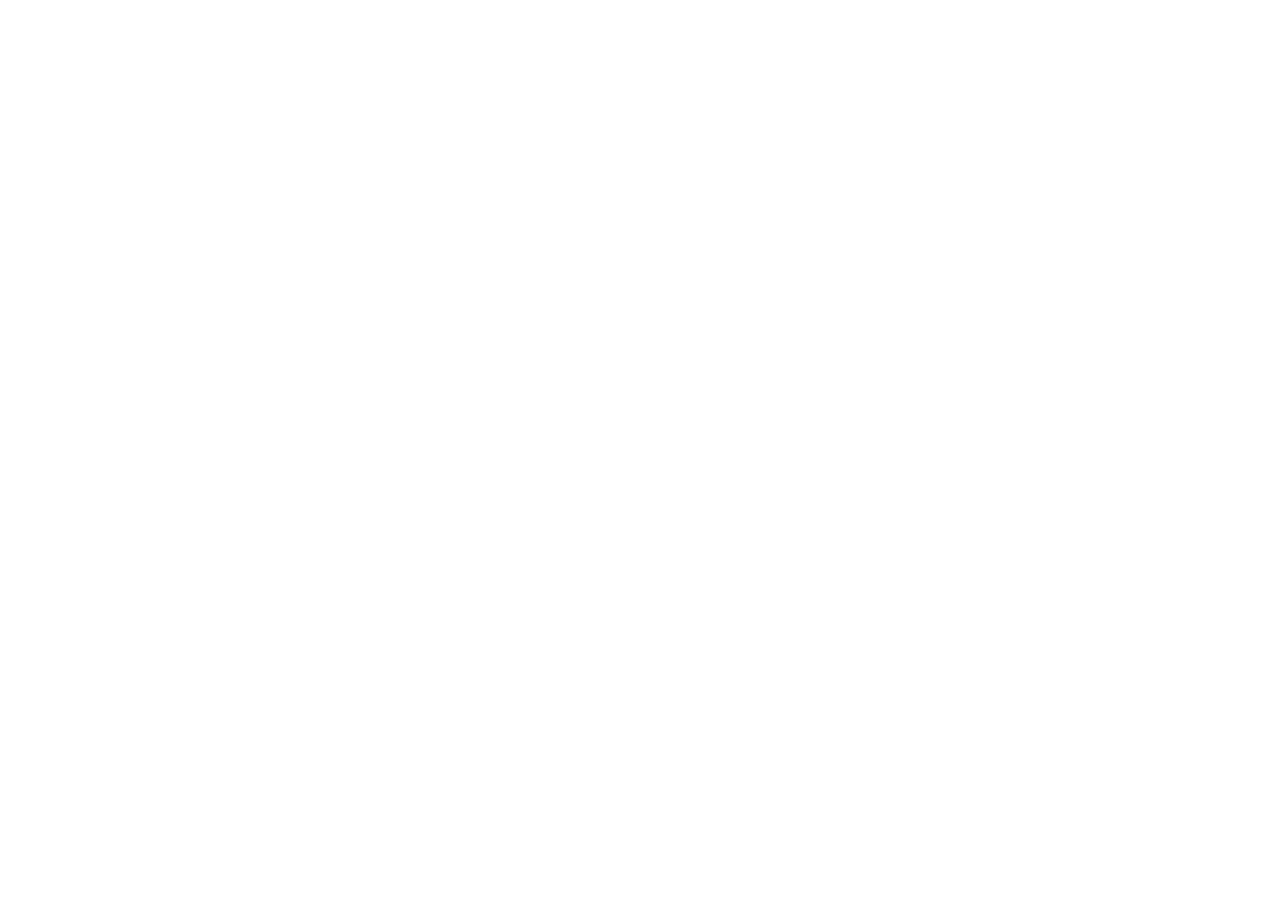
==== tilovi/index.html @ 746644e1 "add test tilovi" ====
<!doctype html>
<html lang="en">
  <head>
    <meta charset="UTF-8" />
    <meta name="viewport" content="width=device-width, initial-scale=1.0" />
    <title>T-I-L-O-V-I — Local Business Packages</title>
    <link rel="icon" href="/favicon.svg" type="image/svg+xml" />
    <link rel="preconnect" href="https://fonts.googleapis.com" />
    <link href="https://fonts.googleapis.com/css2?family=Be+Vietnam+Pro:wght@300;400;500;600;700&amp;display=swap" rel="stylesheet" />
    <script type="module" crossorigin src="/assets/index-B3aIaRvb.js"></script>
    <link rel="stylesheet" crossorigin href="/assets/index-DQJyk6D6.css">
  </head>
  <body>
    <div id="app"></div>
  </body>
</html>
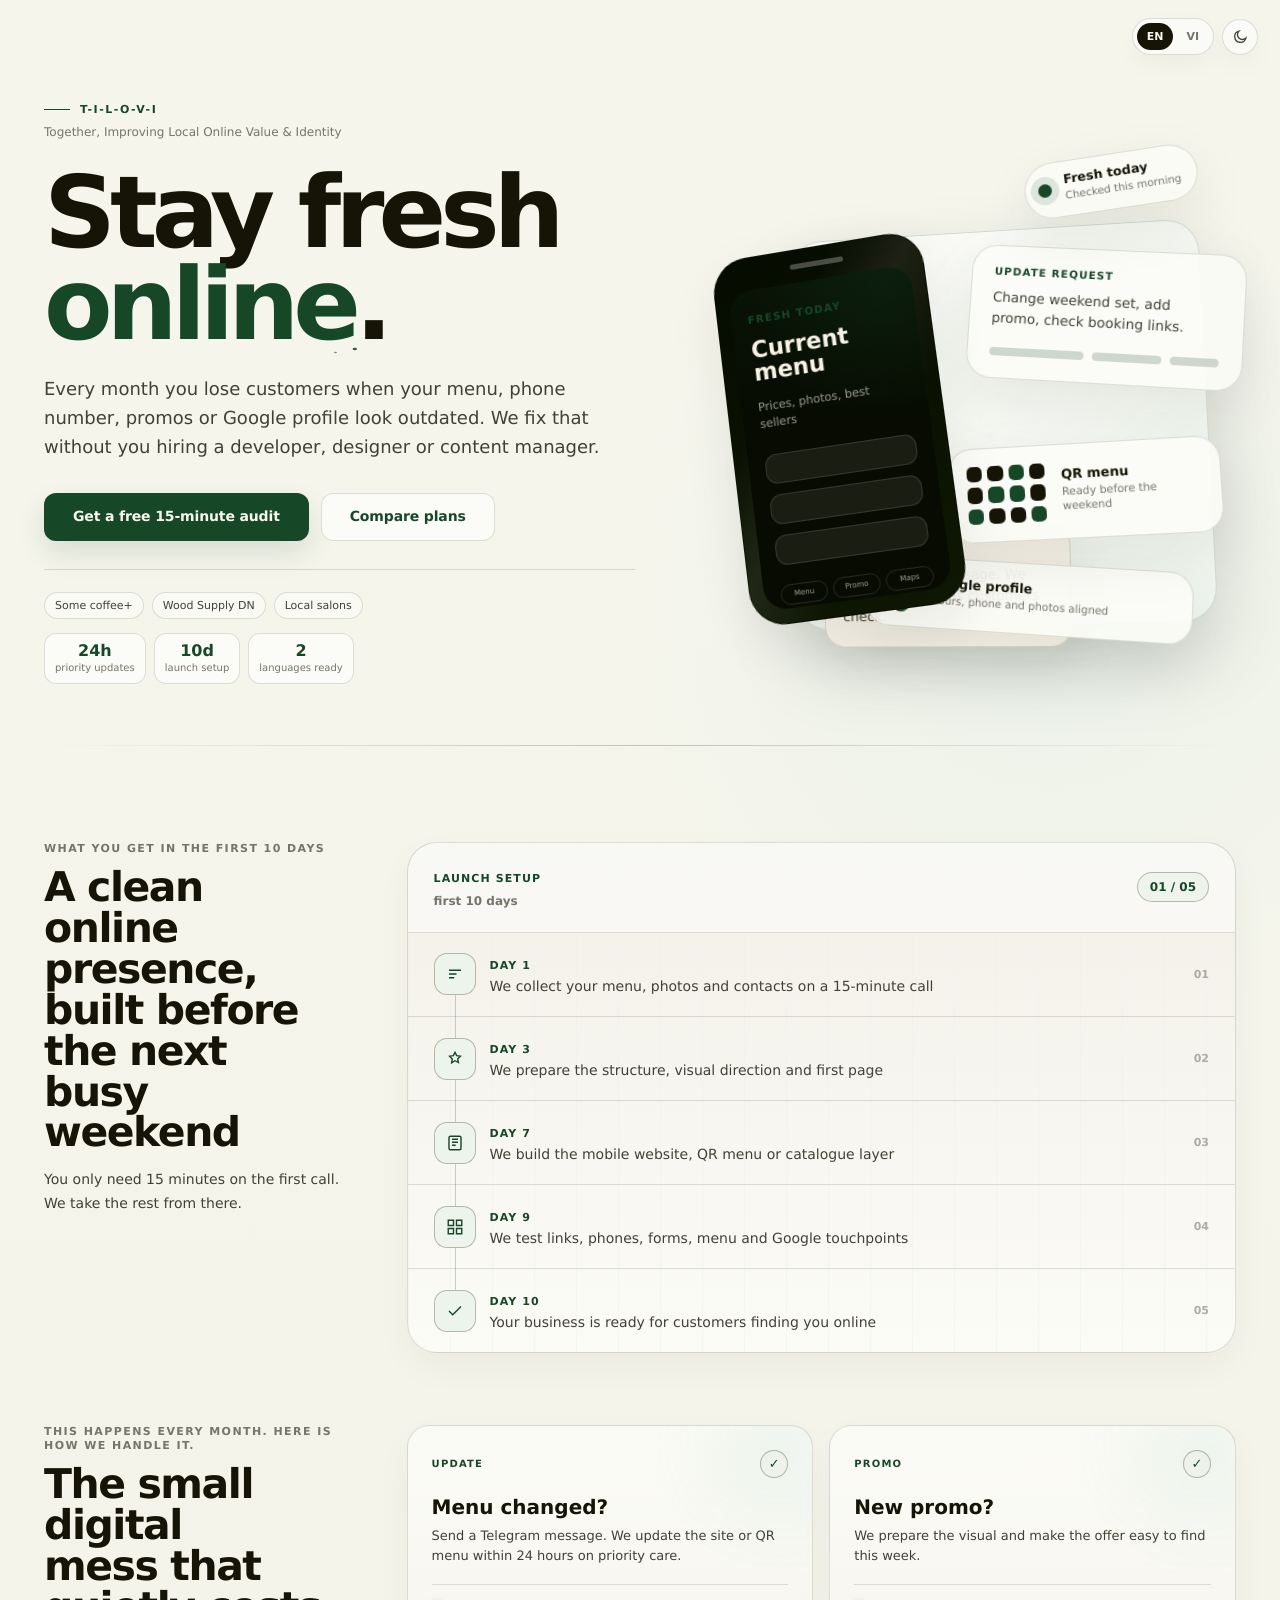
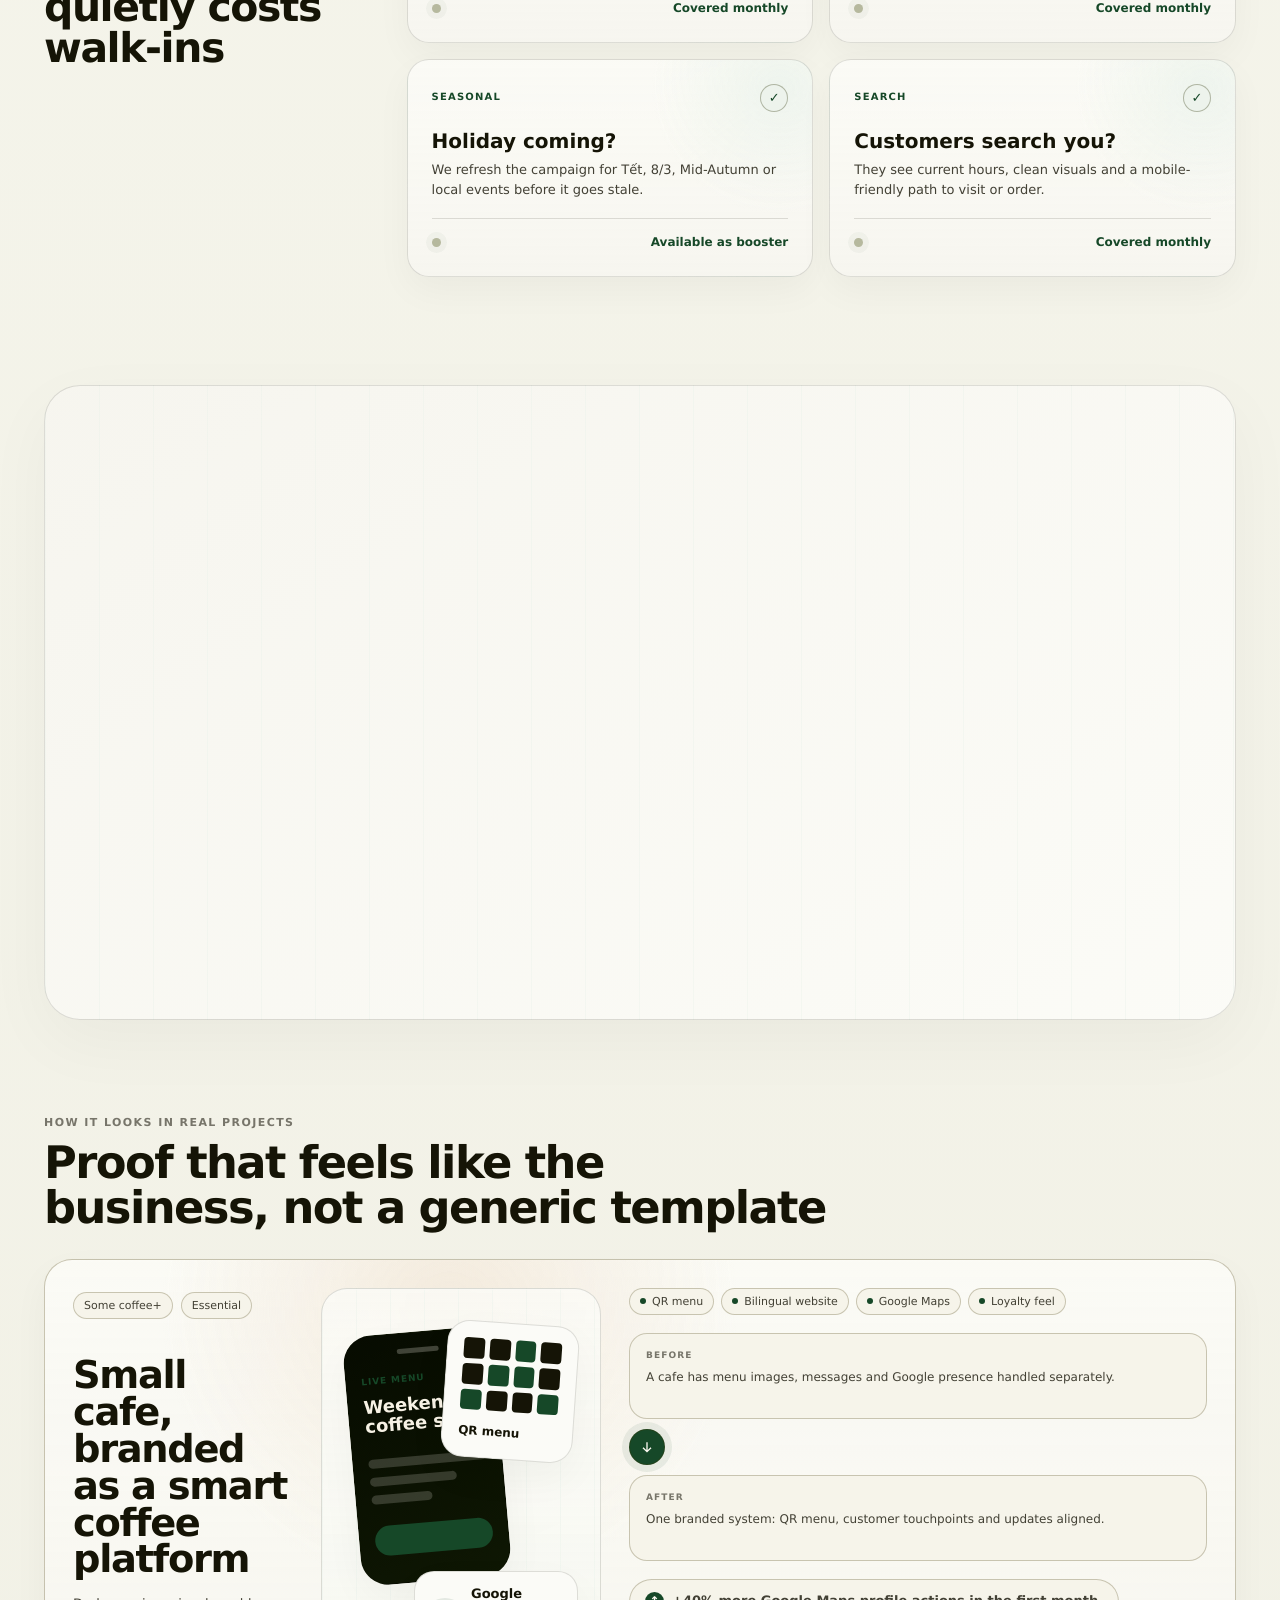
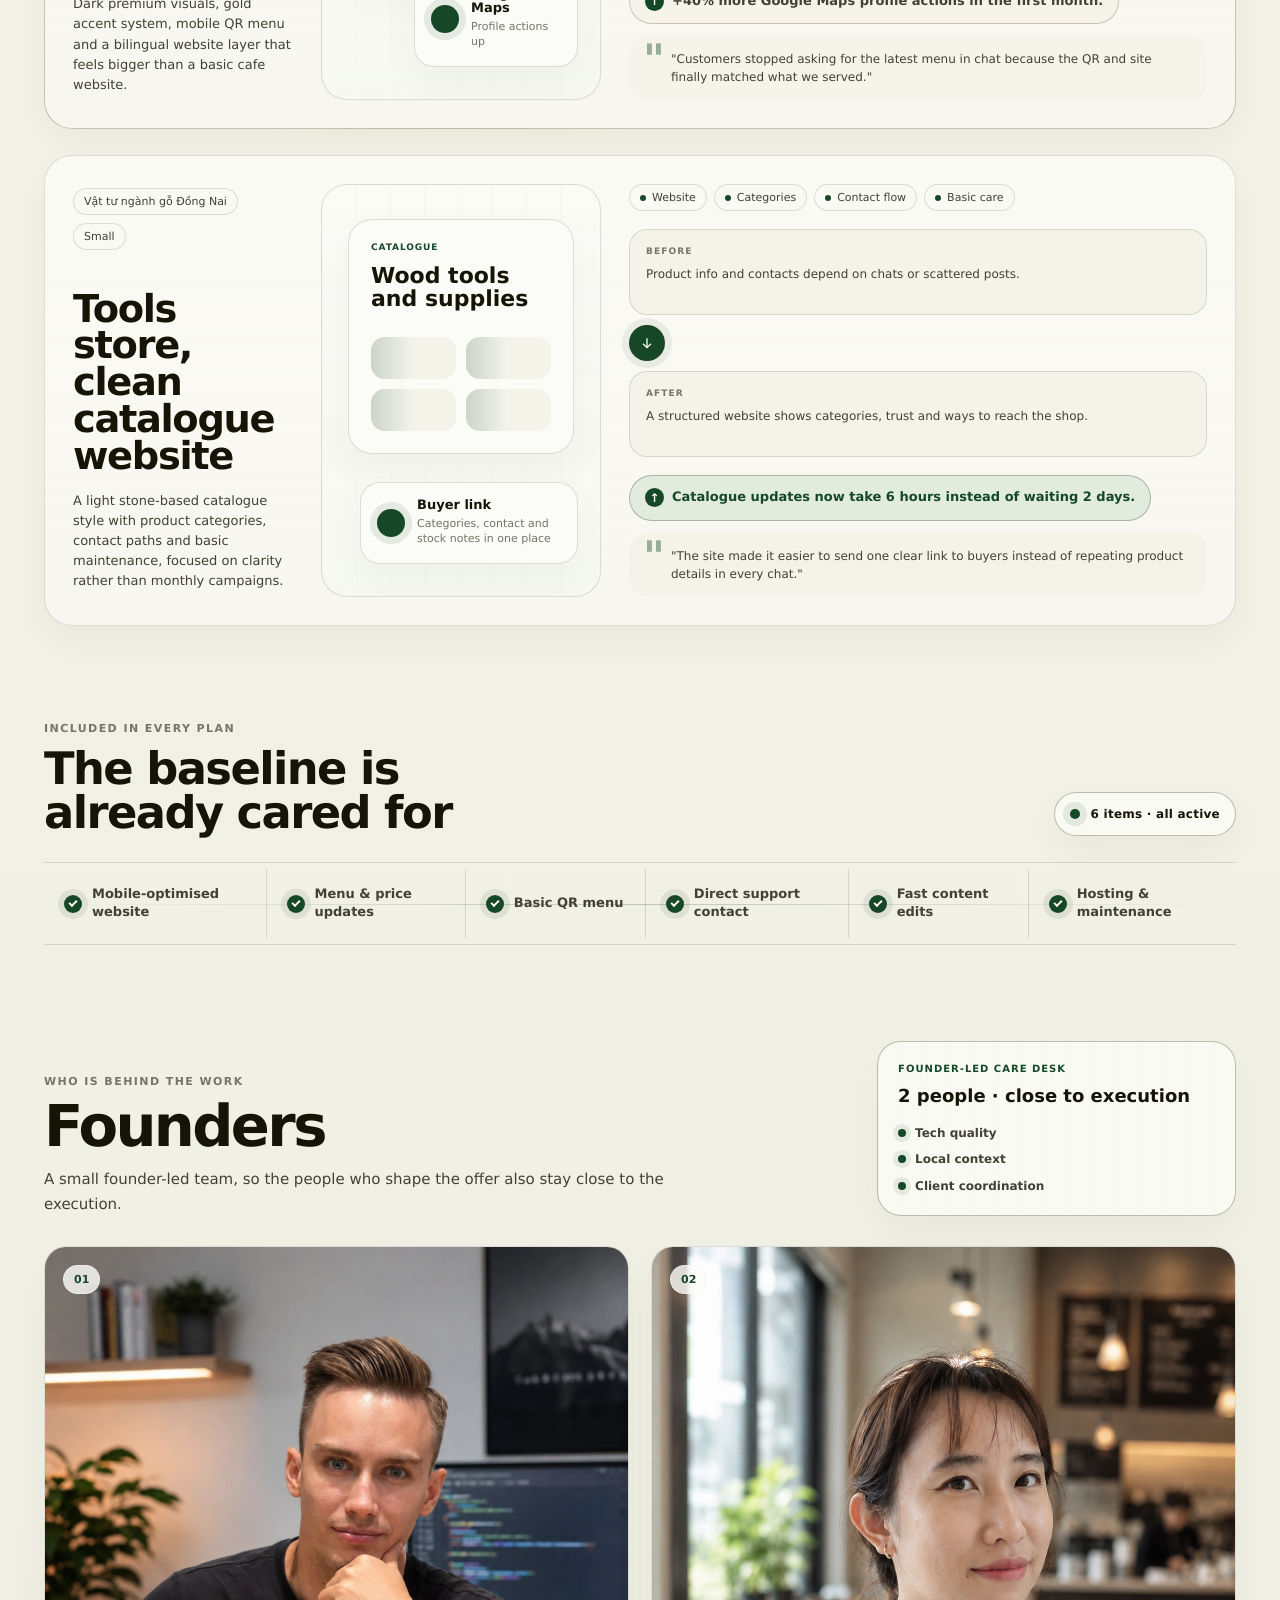
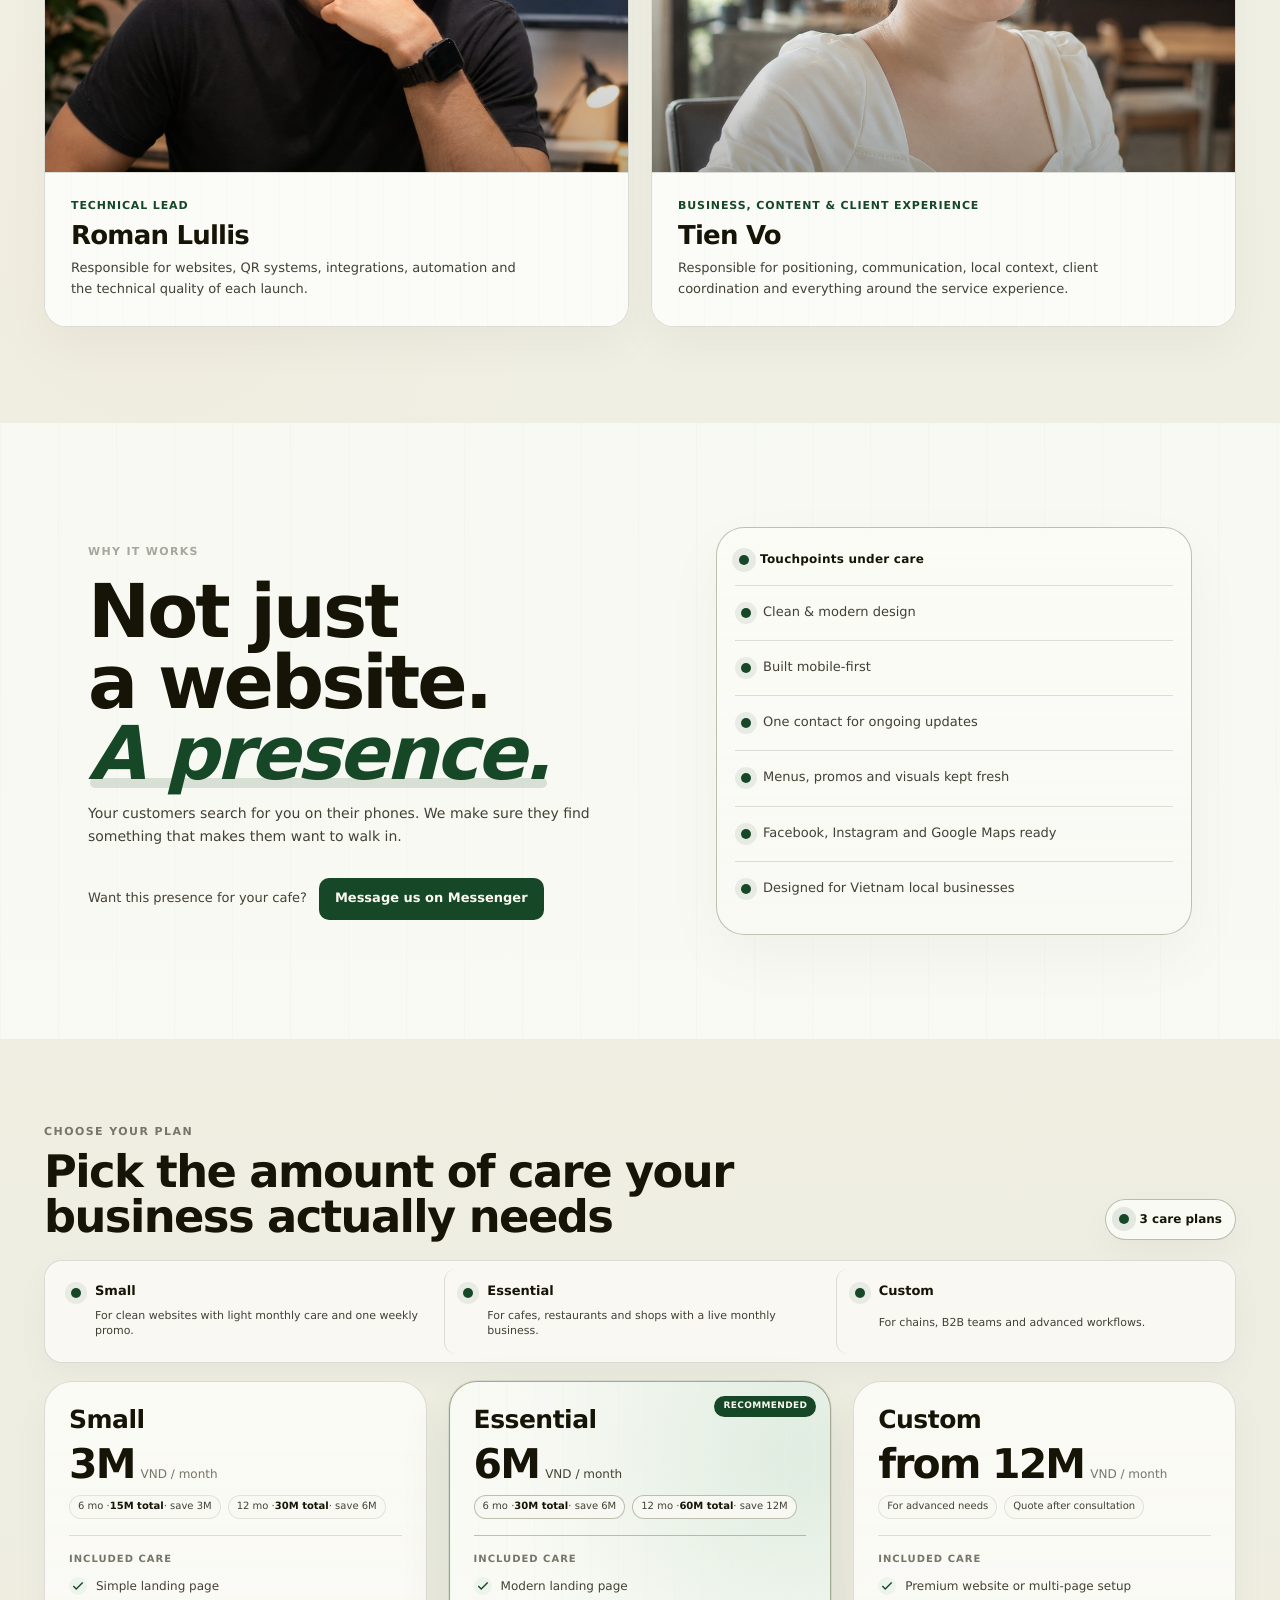
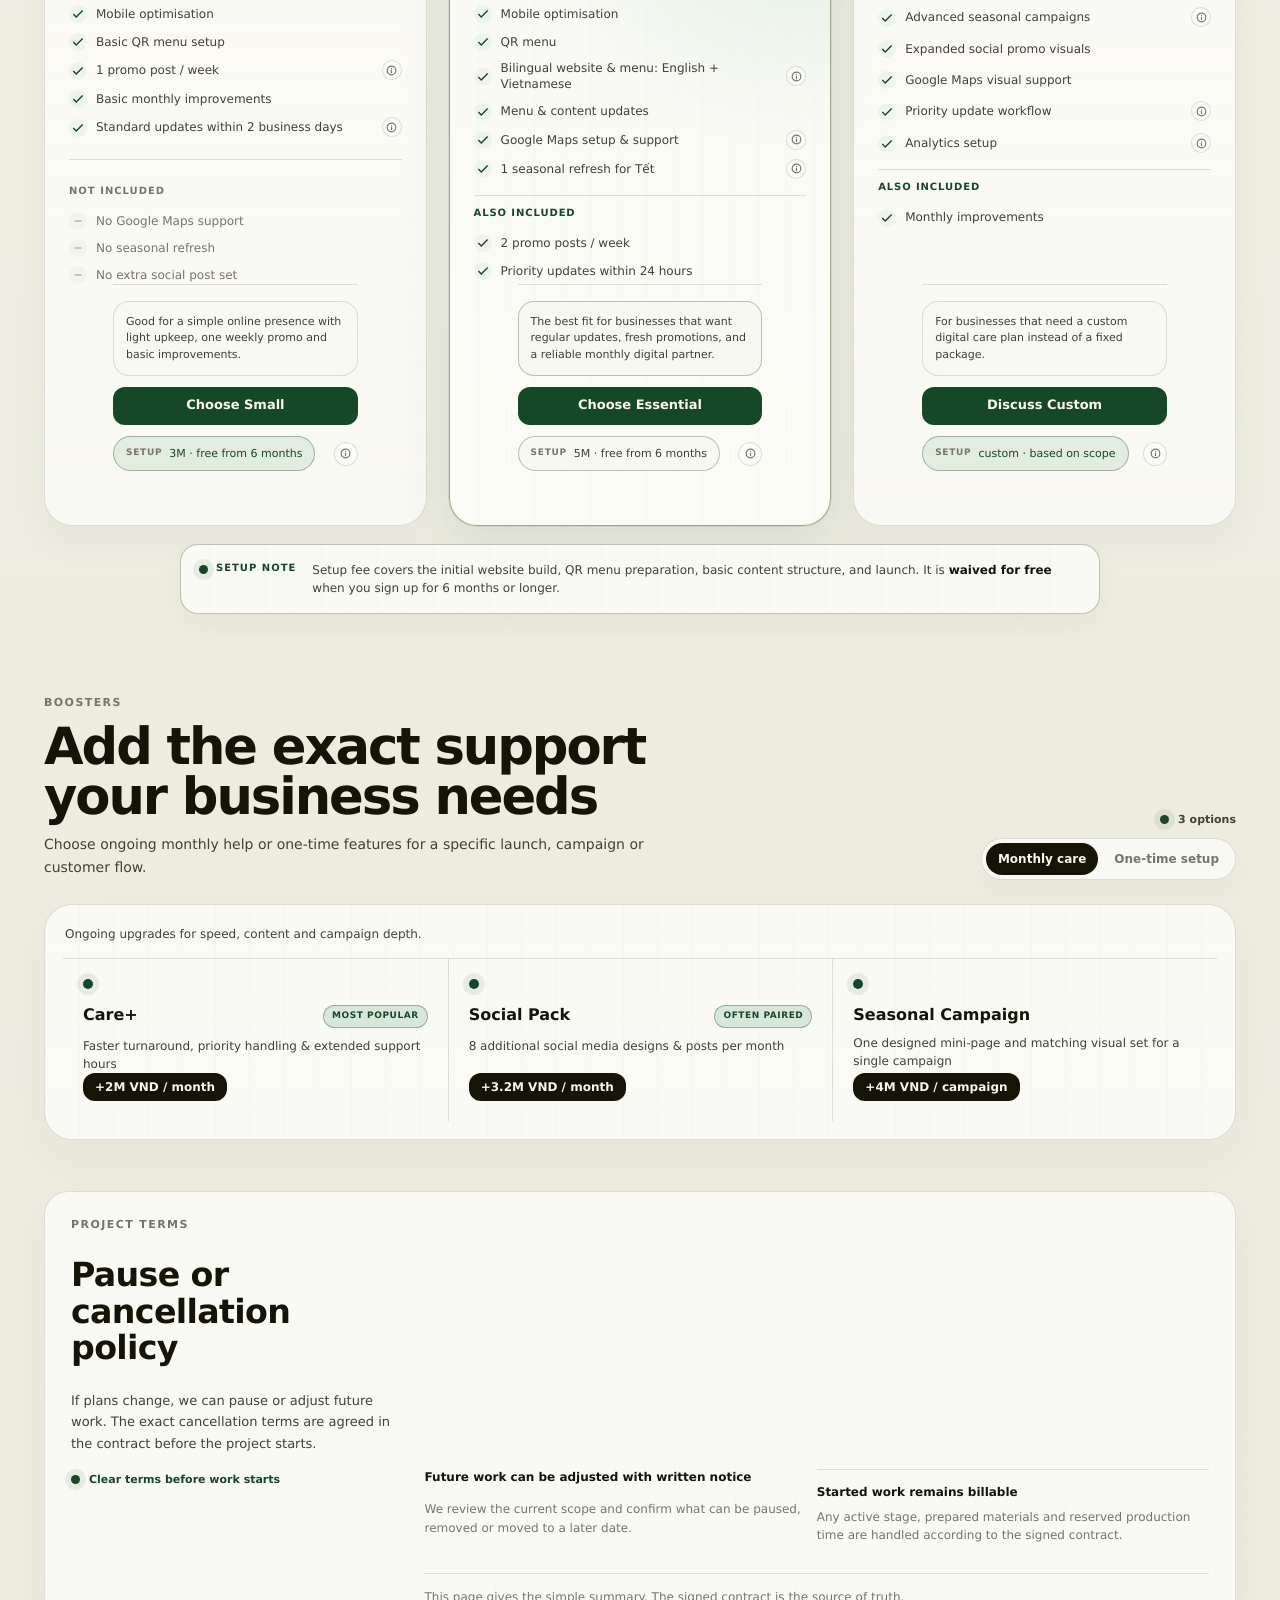
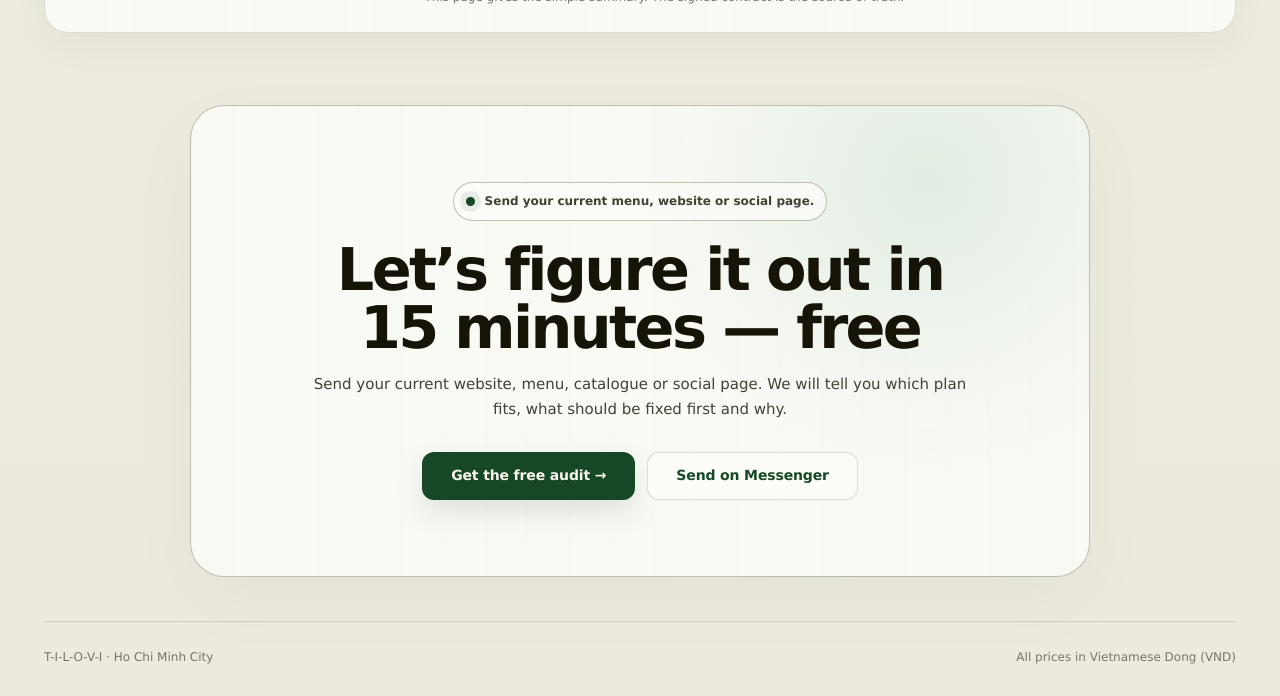
==== commit d3a7139a: "fix" ====
--- a/tilovi/index.html
+++ b/tilovi/index.html
@@ -4,11 +4,11 @@
     <meta charset="UTF-8" />
     <meta name="viewport" content="width=device-width, initial-scale=1.0" />
     <title>T-I-L-O-V-I — Local Business Packages</title>
-    <link rel="icon" href="/favicon.svg" type="image/svg+xml" />
+    <link rel="icon" href="./favicon.svg" type="image/svg+xml" />
     <link rel="preconnect" href="https://fonts.googleapis.com" />
     <link href="https://fonts.googleapis.com/css2?family=Be+Vietnam+Pro:wght@300;400;500;600;700&amp;display=swap" rel="stylesheet" />
-    <script type="module" crossorigin src="/assets/index-B3aIaRvb.js"></script>
-    <link rel="stylesheet" crossorigin href="/assets/index-DQJyk6D6.css">
+    <script type="module" crossorigin src="./assets/index-CXxx1p8D.js"></script>
+    <link rel="stylesheet" crossorigin href="./assets/index-DQJyk6D6.css">
   </head>
   <body>
     <div id="app"></div>
--- a/tilovi/assets/index-DQJyk6D6.css
+++ b/tilovi/assets/index-DQJyk6D6.css
@@ -0,0 +1 @@
+*,:before,:after{box-sizing:border-box}*{margin:0;padding:0}:root{--font-main:"Be Vietnam Pro", -apple-system, BlinkMacSystemFont, "Segoe UI", system-ui, sans-serif;--bg:oklch(97% .012 105);--bg-2:oklch(93.5% .018 102);--surface:oklch(98.8% .006 105);--surface-2:oklch(95.2% .014 104);--surface-3:oklch(92.2% .019 103);--ink:oklch(18.8% .026 105);--ink-2:oklch(37.5% .021 100);--ink-3:oklch(56% .016 96);--brand:oklch(36% .078 152);--brand-2:oklch(44% .086 152);--brand-soft:oklch(91.5% .026 150);--brand-wash:oklch(95% .014 150);--gold:oklch(62% .076 72);--gold-soft:oklch(92.5% .025 75);--coral-soft:oklch(93.5% .022 42);--clay-soft:oklch(90.5% .018 75);--night:oklch(14% .032 124);--night-2:oklch(19% .04 128);--night-3:oklch(24% .042 128);--on-night:oklch(96.2% .018 90);--on-brand:oklch(98% .012 92);--line:color-mix(in oklch, var(--ink) 13%, transparent);--line-strong:color-mix(in oklch, var(--ink) 22%, transparent);--line-brand:color-mix(in oklch, var(--brand) 34%, transparent);--shadow:color-mix(in oklch, var(--ink) 6%, transparent);--shadow-soft:color-mix(in oklch, var(--ink) 4%, transparent);--shadow-lift:color-mix(in oklch, var(--ink) 8%, transparent);--shadow-deep:color-mix(in oklch, var(--night) 14%, transparent);--radius-xl:28px;--radius-lg:22px;--radius-md:16px;--radius-sm:12px;--page-max:1120px;--wide-max:1240px;--gutter:clamp(20px, 4vw, 44px);--ease-out:cubic-bezier(.22, 1, .36, 1);--ease-reveal:cubic-bezier(.16, 1, .3, 1)}:root[data-theme=dark]{--bg:oklch(15.4% .024 112);--bg-2:oklch(18.8% .026 112);--surface:oklch(20.8% .025 112);--surface-2:oklch(24.5% .027 112);--surface-3:oklch(28% .03 112);--ink:oklch(93.8% .018 90);--ink-2:oklch(77% .015 90);--ink-3:oklch(63% .014 90);--brand:oklch(76% .112 152);--brand-2:oklch(82% .105 152);--brand-soft:color-mix(in oklch, var(--brand) 18%, transparent);--brand-wash:color-mix(in oklch, var(--brand) 8%, transparent);--gold:oklch(76% .09 72);--gold-soft:color-mix(in oklch, var(--gold) 15%, transparent);--coral-soft:oklch(70% .105 42/.13);--clay-soft:color-mix(in oklch, var(--gold) 10%, transparent);--night:oklch(10.5% .022 120);--night-2:oklch(15.5% .03 125);--night-3:oklch(20% .034 125);--on-brand:oklch(14% .026 112);--line:color-mix(in oklch, var(--ink) 13%, transparent);--line-strong:color-mix(in oklch, var(--ink) 22%, transparent);--line-brand:color-mix(in oklch, var(--brand) 36%, transparent);--shadow:oklch(0% none none/.18);--shadow-soft:oklch(0% none none/.12);--shadow-lift:oklch(0% none none/.24);--shadow-deep:oklch(0% none none/.34)}html{scroll-behavior:smooth}body{background:radial-gradient(circle at 82% 7%, color-mix(in oklch, var(--brand-wash) 70%, transparent), transparent 28rem), radial-gradient(circle at 12% 58%, color-mix(in oklch, var(--gold-soft) 34%, transparent), transparent 24rem), linear-gradient(180deg, var(--bg), var(--bg-2));min-width:320px;color:var(--ink);font-family:var(--font-main);-webkit-font-smoothing:antialiased;text-rendering:geometricprecision;font-weight:400;line-height:1.55;transition:background .3s,color .3s}button,a{-webkit-tap-highlight-color:transparent}img,svg{display:block}.sr-only{clip:rect(0, 0, 0, 0);white-space:nowrap;border:0;width:1px;height:1px;margin:-1px;padding:0;position:absolute;overflow:hidden}a{color:inherit}.top-controls{z-index:50;align-items:center;gap:8px;display:inline-flex;position:fixed;top:18px;right:22px}.lang-switch,.theme-toggle{border:1px solid var(--line);background:color-mix(in oklch, var(--surface) 88%, transparent);box-shadow:0 10px 26px var(--shadow-soft);-webkit-backdrop-filter:blur(14px);backdrop-filter:blur(14px)}.lang-switch{border-radius:999px;gap:3px;padding:4px;display:inline-flex}.lang-btn,.theme-toggle,.addons-tabs button,.info-btn{font-family:var(--font-main)}.lang-btn{color:var(--ink-3);cursor:pointer;background:0 0;border:0;border-radius:999px;padding:8px 10px;font-size:11px;font-weight:600;line-height:1;transition:background .2s,color .2s}.lang-btn:hover{color:var(--brand)}.lang-btn.is-active{background:var(--ink);color:var(--bg)}.theme-toggle{width:36px;height:36px;color:var(--ink-2);cursor:pointer;transition:transform .24s var(--ease-out), color .2s ease, border-color .2s ease;border-radius:999px;place-items:center;display:grid}.theme-toggle:hover{color:var(--brand);border-color:var(--line-brand);transform:translateY(-1px)}.theme-toggle svg{stroke-width:1.9px;width:16px;height:16px}.theme-toggle:focus-visible,.lang-btn:focus-visible,.cta-btn:focus-visible,.pain-link:focus-visible,.pos-cta a:focus-visible,.addons-tabs button:focus-visible,.info-btn:focus-visible{outline:2px solid var(--brand);outline-offset:3px}.section-label{color:var(--ink-3);letter-spacing:.13em;text-transform:uppercase;margin-bottom:12px;font-size:11px;font-weight:650;line-height:1.2}.section-head{max-width:760px;margin-bottom:28px}.section-head-wide{max-width:900px}.section-head h2,.addons-head h2,.founders-head h2,.cta-section h2{color:var(--ink);letter-spacing:-.035em;text-wrap:balance;font-size:clamp(32px,3.5vw,50px);font-weight:700;line-height:1}.hero,.care-band,.process-section>*,.proof-section,.includes-section,.founders-section,.pos-inner,.plans-section,.addons-section,.cancellation-section,.cta-section,footer{width:min(var(--wide-max), calc(100% - var(--gutter) * 2));margin-inline:auto}.hero{grid-template-columns:minmax(0,.9fr) minmax(360px,.78fr);align-items:center;gap:clamp(42px,7vw,104px);min-height:720px;padding:104px 0 62px;display:grid;position:relative}.hero:after{content:"";background:linear-gradient(90deg, transparent, var(--line-strong), transparent);height:1px;position:absolute;bottom:0;left:0;right:0}.hero-copy{min-width:0}.hero-brand{gap:9px;margin-bottom:26px;display:grid}.hero-eyebrow{color:var(--brand);letter-spacing:.14em;text-transform:uppercase;align-items:center;gap:10px;font-size:11px;font-weight:650;line-height:1;display:inline-flex}.hero-eyebrow:before{content:"";background:currentColor;width:26px;height:1px}.hero-brand p{color:var(--ink-3);max-width:520px;font-size:12px;line-height:1.45}.hero h1{max-width:7.8ch;color:var(--ink);letter-spacing:-.06em;text-wrap:balance;margin-bottom:24px;font-size:clamp(70px,7.8vw,116px);font-weight:720;line-height:.92}.hero h1 em,.hero-emphasis{color:var(--brand);z-index:0;font-style:normal;display:inline-block;position:relative}.hero-underline{z-index:-1;pointer-events:none;width:104%;height:18px;position:absolute;bottom:-6px;left:-2%;right:-2%;overflow:visible}.underline-stroke{fill:none;stroke-linecap:round;stroke-linejoin:round;stroke-dasharray:1;stroke-dashoffset:1px}.underline-main{stroke:url(#underline-grad);stroke-width:2.8px;animation:drawAndEraseMain 8s var(--ease-reveal) infinite both}.underline-accent{stroke:var(--gold);stroke-width:1.8px;animation:drawAndEraseAccent 8s var(--ease-reveal) infinite both}@media (prefers-reduced-motion:reduce){.underline-stroke{stroke-dashoffset:0!important;animation:none!important}}.hero-sub{max-width:650px;color:var(--ink-2);font-size:18px;line-height:1.62}.hero-actions{flex-wrap:wrap;align-items:center;gap:12px;margin-top:30px;display:flex}.cta-btn{background:var(--brand);min-height:48px;color:var(--on-brand);letter-spacing:-.01em;box-shadow:0 12px 28px color-mix(in oklch, var(--brand) 13%, transparent);transition:transform .24s var(--ease-out), background .2s ease, border-color .2s ease, box-shadow .2s ease;border:1px solid #0000;border-radius:12px;justify-content:center;align-items:center;padding:0 28px;font-size:14px;font-weight:650;line-height:1;text-decoration:none;display:inline-flex}.cta-btn:hover{background:var(--brand-2);transform:translateY(-2px)}.cta-btn.secondary{background:var(--surface);border-color:var(--line);color:var(--brand);box-shadow:none}.cta-btn.secondary:hover{background:var(--brand-wash);border-color:var(--line-brand);color:var(--brand)}.hero-trust{border-top:1px solid var(--line);flex-wrap:wrap;justify-content:space-between;align-items:center;gap:14px;margin-top:28px;padding-top:22px;display:flex}.hero-logos{flex-wrap:wrap;gap:8px;display:flex}.hero-logos span,.case-chip,.disc-pill,.case-meta span,.case-plan-chip{border:1px solid var(--line);background:color-mix(in oklch, var(--surface) 88%, var(--surface-2) 12%);color:var(--ink-2);border-radius:999px;align-items:center;padding:7px 10px;font-size:11px;line-height:1;display:inline-flex}.hero-proof-strip{grid-template-columns:repeat(3,auto);gap:8px;display:grid}.hero-proof-strip span{border:1px solid var(--line);border-radius:var(--radius-sm);background:var(--surface);min-width:74px;color:var(--ink-3);text-align:center;padding:9px 10px;font-size:10px;line-height:1.1}.hero-proof-strip b{color:var(--brand);margin-bottom:4px;font-size:16px;line-height:1;display:block}.hero-visual{perspective:1200px;min-height:500px;transform-style:preserve-3d}.care-stack{width:min(100%,420px);height:500px;transform:rotateX(calc(58deg + var(--tilt-x,0) * 4deg)) rotateZ(calc(-34deg + var(--tilt-y,0) * 5deg)) rotateY(calc(var(--tilt-y,0) * 7deg)) translateY(10px);transform-style:preserve-3d;transition:transform .55s var(--ease-out);animation:careFloat 6.5s var(--ease-reveal) infinite;margin-left:auto;position:relative}.care-shadow{background:radial-gradient(ellipse at center, color-mix(in oklch, var(--night) 24%, transparent), transparent 64%), radial-gradient(ellipse at 42% 58%, color-mix(in oklch, var(--brand) 15%, transparent), transparent 58%);filter:blur(18px);opacity:.58;pointer-events:none;border-radius:50%;height:150px;position:absolute;bottom:18px;left:42px;right:16px;transform:translateZ(-22px)}.care-orbit{border:1px solid color-mix(in oklch, var(--brand) 20%, transparent);opacity:.6;pointer-events:none;transform-style:preserve-3d;border-radius:999px;position:absolute}.care-orbit-a{width:300px;height:182px;top:74px;left:58px;transform:translateZ(28px)rotate(12deg)}.care-orbit-b{border-color:color-mix(in oklch, var(--gold) 20%, transparent);width:390px;height:220px;top:150px;left:8px;transform:translateZ(12px)rotate(-10deg)}.care-card{border:1px solid var(--line);background:linear-gradient(145deg, var(--surface), var(--surface-2));box-shadow:0 20px 48px var(--shadow-lift), inset 0 1px 0 oklch(100% 5.96046e-8 none/.42);transform-style:preserve-3d;border-radius:24px;position:absolute}.care-card:after{content:"";pointer-events:none;border:1px solid oklch(100% 5.96046e-8 none/.28);border-color:oklch(100% 5.96046e-8 none/.28) oklch(100% 5.96046e-8 none/.28) oklch(100% 5.96046e-8 none/.28) oklch(100% 5.96046e-8 none/.28);border-radius:18px;position:absolute;inset:8px}.care-card-menu{width:330px;height:230px;animation:layerDrift 7s var(--ease-reveal) infinite;padding:24px;inset:44px 24px auto auto;transform:translateZ(42px)}.care-card-top,.care-card-google{align-items:center;gap:12px;display:flex}.care-card-top span,.google-dot{background:linear-gradient(135deg, var(--brand), var(--gold));border-radius:14px;flex:none;width:40px;height:40px}.care-card-top b,.care-card-google b,.care-card-promo strong{color:var(--ink);font-size:15px;line-height:1.1}.menu-lines{gap:10px;width:66%;margin-top:24px;display:grid}.menu-lines i,.screen-row span,.screen-row i,.screen-action{background:color-mix(in oklch, var(--ink) 13%, transparent);border-radius:999px;height:8px;display:block}.menu-lines i:nth-child(2){width:82%}.menu-lines i:nth-child(3){width:58%}.qr-mark{grid-template-columns:repeat(2,26px);gap:8px;display:grid;position:absolute;bottom:28px;right:28px}.qr-mark span{aspect-ratio:1;background:var(--ink);border-radius:7px}.qr-mark span:nth-child(4){background:var(--brand)}.care-card-phone{background:linear-gradient(160deg, var(--night), var(--night-2));width:190px;height:334px;color:var(--on-night);border-radius:32px;padding:13px;top:96px;left:14px;transform:translateZ(102px)rotate(12deg)}.phone-chrome{background:color-mix(in oklch, var(--on-night) 28%, transparent);border-radius:999px;width:52px;height:5px;margin:0 auto 13px}.phone-screen{background:linear-gradient(180deg, color-mix(in oklch, var(--brand) 18%, transparent), transparent 42%), var(--night);border-radius:22px;height:calc(100% - 18px);padding:22px 16px;position:relative;overflow:hidden}.screen-glow{background:radial-gradient(circle at 74% 12%, color-mix(in oklch, var(--brand) 28%, transparent), transparent 42%);opacity:.8;pointer-events:none;position:absolute;inset:0}.screen-label,.care-card-promo span{color:var(--brand);letter-spacing:.12em;text-transform:uppercase;margin-bottom:10px;font-size:10px;font-weight:650;display:block}.phone-screen strong{color:var(--on-night);margin-bottom:28px;font-size:22px;line-height:1.04;display:block}.screen-row{grid-template-columns:1fr 32px;gap:8px;margin-bottom:12px;display:grid}.phone-kpis{grid-template-columns:repeat(3,1fr);gap:5px;margin-top:18px;display:grid;position:relative}.phone-kpis span{border:1px solid color-mix(in oklch, var(--on-night) 12%, transparent);color:color-mix(in oklch, var(--on-night) 64%, transparent);text-align:center;border-radius:999px;padding:5px 4px;font-size:7px;line-height:1}.phone-screen .screen-row span,.phone-screen .screen-row i{background:color-mix(in oklch, var(--on-night) 18%, transparent)}.screen-action{background:var(--brand);width:76%;height:30px;margin-top:28px}.care-card-google{width:280px;min-height:96px;animation:layerDrift 7.8s var(--ease-reveal) .4s infinite reverse;padding:24px;bottom:62px;left:128px;transform:translateZ(72px)rotate(-3deg)}.care-card-google span{color:var(--ink-3);margin-top:5px;font-size:12px;line-height:1.35;display:block}.care-card-promo{background:linear-gradient(145deg, var(--gold-soft), var(--surface));width:150px;height:132px;animation:promoPulse 4.8s var(--ease-reveal) infinite;padding:20px;top:246px;right:8px;transform:translateZ(132px)rotate(9deg)}.care-card-status{grid-template-columns:24px 1fr;align-items:center;gap:9px;width:156px;min-height:86px;padding:18px;display:grid;top:150px;left:222px;transform:translateZ(165px)rotate(-11deg)}.care-card-status span{background:var(--brand);width:24px;height:24px;box-shadow:0 0 0 7px color-mix(in oklch, var(--brand) 12%, transparent);border-radius:999px}.care-card-status b{color:var(--ink);font-size:14px;line-height:1}.care-card-status small{color:var(--ink-3);grid-column:1/-1;font-size:11px;line-height:1.25}.care-desk{width:min(100%,520px);min-height:520px;transform:rotateX(calc(5deg + var(--tilt-x,0) * 2.5deg)) rotateY(calc(-7deg + var(--tilt-y,0) * 5deg)) translateY(6px);transform-style:preserve-3d;transition:transform .5s var(--ease-out);margin-left:auto;position:relative}.care-desk:before{content:"";border:1px solid color-mix(in oklch, var(--brand) 16%, transparent);background:linear-gradient(135deg, color-mix(in oklch, var(--surface) 72%, transparent), color-mix(in oklch, var(--brand-wash) 62%, transparent)), var(--surface);box-shadow:0 34px 80px var(--shadow-deep);border-radius:34px;position:absolute;inset:82px 30px 34px 56px;transform:translateZ(-28px)rotate(-2deg)}.care-desk:after{content:"";background:radial-gradient(ellipse at center, color-mix(in oklch, var(--night) 18%, transparent), transparent 70%);filter:blur(18px);opacity:.55;border-radius:50%;height:90px;position:absolute;bottom:20px;left:78px;right:28px;transform:translateZ(-42px)}.desk-status,.desk-phone,.update-ticket,.qr-tile,.maps-card,.support-note{z-index:1;border:1px solid var(--line);background:color-mix(in oklch, var(--surface) 94%, transparent);box-shadow:0 18px 52px var(--shadow-lift);position:absolute}.desk-status{--card-transform:translateZ(72px) rotateZ(-7deg);transform:var(--card-transform);animation:cardFloat 6.4s var(--ease-reveal) infinite;border-radius:999px;align-items:center;gap:12px;padding:11px 15px 11px 12px;display:flex;top:34px;right:42px}.desk-status>span{background:var(--brand);width:13px;height:13px;box-shadow:0 0 0 7px color-mix(in oklch, var(--brand) 12%, transparent);border-radius:50%;animation:2.4s infinite statusPulse}.desk-status strong,.qr-tile strong,.maps-card strong{color:var(--ink);font-size:12px;line-height:1.1;display:block}.desk-status small,.qr-tile small,.maps-card small{color:var(--ink-3);margin-top:3px;font-size:10px;line-height:1.35;display:block}.desk-phone{background:linear-gradient(160deg, var(--night), var(--night-2));width:205px;height:348px;color:var(--on-night);border-radius:34px;padding:13px;top:118px;left:30px;overflow:hidden;transform:translateZ(92px)rotate(-8deg)}.desk-phone:before{content:"";z-index:1;background:linear-gradient(115deg, transparent 36%, color-mix(in oklch, var(--on-night) 16%, transparent) 48%, transparent 61%);opacity:.55;pointer-events:none;transform:translateX(calc(var(--tilt-y,0) * 14px)) translateY(calc(var(--tilt-x,0) * -10px)) rotate(7deg);transition:transform .5s var(--ease-out), opacity .3s ease;position:absolute;inset:-24% -46%}.desk-phone>*{z-index:2;position:relative}.desk-phone .phone-screen{background:radial-gradient(circle at 86% 4%, color-mix(in oklch, var(--brand) 24%, transparent), transparent 40%), linear-gradient(180deg, color-mix(in oklch, var(--brand) 12%, transparent), transparent 44%), var(--night);height:calc(100% - 18px)}.desk-phone .phone-screen p{color:color-mix(in oklch, var(--on-night) 62%, transparent);margin-top:-16px;margin-bottom:22px;font-size:11px;line-height:1.4;position:relative}.menu-preview{gap:10px;display:grid;position:relative}.menu-preview span{border:1px solid color-mix(in oklch, var(--on-night) 12%, transparent);background:color-mix(in oklch, var(--on-night) 8%, transparent);border-radius:11px;height:28px}.update-ticket{--card-transform:translateZ(54px) rotateZ(4deg);width:260px;transform:var(--card-transform);animation:cardFloat 7.2s var(--ease-reveal) .4s infinite;border-radius:24px;padding:21px;top:122px;right:0}.ticket-label,.support-note span{color:var(--brand);letter-spacing:.1em;text-transform:uppercase;margin-bottom:10px;font-size:10px;font-weight:800;line-height:1;display:block}.update-ticket p,.support-note p{color:var(--ink-2);font-size:13px;line-height:1.5}.ticket-checks{grid-template-columns:1fr .72fr .5fr;gap:8px;margin-top:18px;display:grid}.ticket-checks span{background:color-mix(in oklch, var(--brand) 20%, transparent);border-radius:999px;height:8px}.qr-tile{--card-transform:translateZ(86px) rotateZ(-3deg);width:248px;transform:var(--card-transform);animation:cardFloat 6.8s var(--ease-reveal) .8s infinite;border-radius:22px;grid-template-columns:72px 1fr;align-items:center;gap:15px;padding:16px;display:grid;bottom:126px;right:26px}.qr-grid{grid-template-columns:repeat(4,1fr);gap:5px;display:grid}.qr-grid span{aspect-ratio:1;background:var(--ink);border-radius:5px}.qr-grid span:nth-child(3n),.qr-grid span:nth-child(7){background:var(--brand)}.maps-card{--card-transform:translateZ(62px) rotateZ(3deg);width:304px;transform:var(--card-transform);animation:cardFloat 7.6s var(--ease-reveal) .2s infinite;border-radius:22px;grid-template-columns:32px 1fr;align-items:center;gap:12px;padding:16px;display:grid;bottom:36px;right:52px}.maps-pin{background:var(--brand);border-radius:50% 50% 50% 8px;width:32px;height:32px;position:relative;transform:rotate(-45deg)}.maps-pin:after{content:"";background:var(--surface);border-radius:50%;position:absolute;inset:10px}.support-note{background:color-mix(in oklch, var(--gold-soft) 48%, var(--surface) 52%);--card-transform:translateZ(42px) rotateZ(-1deg);width:238px;transform:var(--card-transform);animation:cardFloat 7s var(--ease-reveal) 1s infinite;border-radius:20px;padding:17px;bottom:22px;left:110px}.care-desk>div{transition:transform .28s var(--ease-out), box-shadow .28s ease, border-color .28s ease}.care-card-promo span{color:var(--gold)}.care-card-promo i{background:var(--gold);border-radius:999px;height:28px;position:absolute;bottom:22px;left:20px;right:20px}.care-band{gap:54px;padding:78px 0 90px;display:grid}.care-band .launch-section,.care-band .pain-section{width:auto;margin:0}.launch-section,.pain-section{grid-template-columns:minmax(280px,.42fr) minmax(0,1fr);align-items:start;gap:clamp(28px,5vw,64px);display:grid}.care-band .section-head h2{font-size:clamp(34px,3.2vw,48px)}.launch-panel,.pain-item,.plan,.proof-card,.inc-item,.founder-card,.addon,.addons-panel,.cancellation-panel,.plan-guide article{border:1px solid var(--line);background:var(--surface);box-shadow:0 14px 36px var(--shadow-soft)}.launch-panel{border-radius:var(--radius-xl);background:linear-gradient(145deg, color-mix(in oklch, var(--surface) 92%, var(--clay-soft) 8%), var(--surface));overflow:hidden}.launch-panel-head{border-bottom:1px solid var(--line);background:linear-gradient(180deg, color-mix(in oklch, var(--surface) 84%, var(--clay-soft) 16%), var(--surface));justify-content:space-between;align-items:center;gap:16px;padding:20px 24px;display:flex}.launch-panel-head span,.launch-stage{color:var(--brand);letter-spacing:.1em;text-transform:uppercase;font-size:11px;font-weight:700}.launch-panel-head strong{border:1px solid color-mix(in oklch, var(--brand) 20%, var(--line));background:color-mix(in oklch, var(--brand-wash) 72%, var(--surface) 28%);color:var(--brand);white-space:nowrap;border-radius:999px;padding:8px 12px;font-size:12px;font-weight:700;line-height:1;display:inline-flex}.launch-note{border-bottom:1px solid var(--line);background:color-mix(in oklch, var(--clay-soft) 58%, var(--surface) 42%);color:var(--ink-2);padding:14px 24px;font-size:13px;font-weight:600;line-height:1.5}.launch-list{list-style:none;display:grid}.launch-row{border-bottom:1px solid var(--line);transition:background .2s ease, transform .24s var(--ease-out);grid-template-columns:42px 1fr;align-items:center;gap:14px;padding:17px 24px;display:grid}.launch-row:last-child{border-bottom:0}.launch-row:hover{background:color-mix(in oklch, var(--clay-soft) 42%, var(--surface) 58%);transform:translate(3px)}.launch-icon,.inc-icon,.cancellation-icon,.tip-icon{background:color-mix(in oklch, var(--brand-wash) 76%, var(--surface) 24%);color:var(--brand);border-radius:13px;flex:none;place-items:center;display:inline-grid}.launch-icon{border:1px solid color-mix(in oklch, var(--brand) 20%, var(--line));width:42px;height:42px}.launch-icon svg{stroke-width:1.9px;width:18px;height:18px}.launch-row p{color:var(--ink-2);font-size:14px;line-height:1.45}.pain-grid{grid-template-columns:repeat(2,minmax(0,1fr));gap:16px;display:grid}.pain-item{border-radius:var(--radius-lg);background:linear-gradient(145deg, color-mix(in oklch, var(--surface) 92%, var(--clay-soft) 8%), var(--surface));min-height:168px;transition:transform .24s var(--ease-out), border-color .2s ease, box-shadow .2s ease;gap:8px;padding:22px;display:grid;position:relative;overflow:hidden}.pain-item:hover{border-color:var(--line-brand);box-shadow:0 18px 48px var(--shadow-lift);transform:translateY(-3px)}.pain-kicker{color:var(--brand);letter-spacing:.12em;text-transform:uppercase;font-size:10px;font-weight:750}.pain-item strong{color:var(--ink);font-size:20px;line-height:1.15}.pain-item p{color:var(--ink-2);font-size:13px;line-height:1.5}.pain-top{justify-content:space-between;align-items:center;gap:10px;display:flex}.pain-dot{background:color-mix(in oklch, var(--brand) 54%, var(--gold) 46%);opacity:.42;width:9px;height:9px;box-shadow:0 0 0 6px color-mix(in oklch, var(--brand) 9%, transparent);border-radius:999px;flex:none}.pain-link{color:var(--brand);align-self:end;font-size:12px;font-weight:750;text-decoration:none}.pain-link:hover{text-decoration:underline}.positioning-section{background:radial-gradient(circle at 86% 12%, color-mix(in oklch, var(--brand-wash) 82%, transparent), transparent 26rem), radial-gradient(circle at 10% 72%, color-mix(in oklch, var(--gold-soft) 58%, transparent), transparent 24rem), linear-gradient(180deg, color-mix(in oklch, var(--surface) 80%, var(--clay-soft) 20%), var(--surface));width:100%;max-width:none;color:var(--ink);margin:0}.process-section{width:min(var(--wide-max), calc(100% - var(--gutter) * 2));border:1px solid var(--line);background:radial-gradient(circle at 92% 10%, color-mix(in oklch, var(--brand-wash) 80%, transparent), transparent 23rem), linear-gradient(145deg, color-mix(in oklch, var(--surface) 88%, var(--clay-soft) 12%), var(--surface));box-shadow:0 22px 68px var(--shadow-soft);color:var(--ink);border-radius:32px;margin:16px auto 0;padding:clamp(46px,7vw,78px);position:relative;overflow:hidden}.process-section:before{content:"";background:linear-gradient(90deg, transparent, color-mix(in oklch, var(--brand) 30%, transparent), transparent);pointer-events:none;height:1px;position:absolute;top:52%;left:clamp(34px,7vw,82px);right:clamp(34px,7vw,82px)}.process-section>*{width:100%}.process-section .section-label,.process-section .section-head h2{color:var(--ink)}.pos-label{opacity:.62}.process-grid{box-shadow:none;background:0 0;border:0;border-radius:0;grid-template-columns:repeat(4,minmax(0,1fr));gap:16px;list-style:none;display:grid;overflow:visible}.process-card{border:1px solid var(--line);border-radius:var(--radius-lg);background:linear-gradient(180deg, color-mix(in oklch, var(--surface) 94%, var(--brand-wash) 6%), var(--surface));min-height:230px;box-shadow:0 12px 34px var(--shadow-soft);transition:transform .24s var(--ease-out), border-color .2s ease, box-shadow .2s ease;padding:26px;position:relative}.process-card:hover{border-color:color-mix(in oklch, var(--brand) 24%, var(--line));box-shadow:0 18px 48px var(--shadow-lift);transform:translateY(-4px)}.process-num{border:1px solid color-mix(in oklch, var(--brand) 18%, var(--line));background:color-mix(in oklch, var(--brand-wash) 74%, var(--surface) 26%);width:58px;height:58px;color:color-mix(in oklch, var(--brand) 82%, var(--gold) 18%);border-radius:18px;justify-content:center;align-items:center;margin-bottom:28px;font-size:28px;font-weight:750;line-height:1;display:inline-flex}.process-title{color:var(--ink);margin-bottom:8px;font-size:15px;font-weight:750;line-height:1.25}.process-text{color:var(--ink-2);font-size:12px;line-height:1.55}.care-band{gap:72px;padding:86px 0 98px}.launch-section,.pain-section{grid-template-columns:minmax(280px,.36fr) minmax(0,1fr)}.section-brief{max-width:430px;color:var(--ink-2);margin-top:16px;font-size:14px;line-height:1.65}.launch-panel{background:linear-gradient(90deg, color-mix(in oklch, var(--brand-wash) 42%, transparent) 0 1px, transparent 1px 100%), linear-gradient(180deg, color-mix(in oklch, var(--clay-soft) 42%, var(--surface) 58%), var(--surface));background-size:42px 100%,auto;border-radius:30px}.launch-panel-head{background:color-mix(in oklch, var(--surface) 82%, transparent);padding:22px 26px}.launch-panel-head p{color:var(--ink-3);margin-top:5px;font-size:12px;font-weight:650;line-height:1.3}.launch-list{position:relative}.launch-list:before{content:"";background:color-mix(in oklch, var(--brand) 24%, transparent);width:1px;position:absolute;top:28px;bottom:28px;left:47px}.launch-row{grid-template-columns:42px 1fr auto;padding:19px 26px;position:relative}.launch-row:hover{background:color-mix(in oklch, var(--brand-wash) 34%, var(--surface) 66%)}.launch-icon{z-index:1;position:relative}.launch-row small{color:color-mix(in oklch, var(--ink-3) 58%, transparent);font-variant-numeric:tabular-nums;font-size:11px;font-weight:800}.pain-item{background:linear-gradient(180deg, color-mix(in oklch, var(--surface) 88%, transparent), color-mix(in oklch, var(--clay-soft) 24%, var(--surface) 76%));align-content:space-between;gap:18px;min-height:184px;padding:24px}.pain-item:before{content:"";background:color-mix(in oklch, var(--brand) 54%, var(--gold) 46%);opacity:.82;width:3px;position:absolute;inset:0 auto 0 0}.pain-status{border:1px solid color-mix(in oklch, var(--brand) 22%, var(--line));background:color-mix(in oklch, var(--brand-wash) 78%, var(--surface) 22%);width:28px;height:28px;color:var(--brand);border-radius:50%;place-items:center;font-size:13px;font-weight:800;line-height:1;display:inline-grid}.pain-copy{gap:8px;display:grid}.pain-bottom{border-top:1px solid var(--line);justify-content:space-between;align-items:center;gap:10px;padding-top:14px;display:flex}.pain-link{align-self:auto}.process-section{background:linear-gradient(90deg, color-mix(in oklch, var(--brand-wash) 34%, transparent) 0 1px, transparent 1px 100%), linear-gradient(145deg, color-mix(in oklch, var(--surface) 78%, var(--clay-soft) 22%), var(--surface));background-size:54px 100%,auto;border-radius:36px;grid-template-columns:minmax(270px,.38fr) minmax(0,1fr);align-items:center;gap:clamp(32px,6vw,78px);margin-top:12px;display:grid}.process-section:before{display:none}.process-copy h2{color:var(--ink);letter-spacing:-.04em;text-wrap:balance;font-size:clamp(36px,4.2vw,58px);font-weight:750;line-height:.98}.process-copy>p:not(.section-label){max-width:430px;color:var(--ink-2);margin-top:18px;font-size:14px;line-height:1.65}.process-board{min-height:470px;position:relative}.process-board:before{content:"";background:linear-gradient(180deg, transparent, color-mix(in oklch, var(--brand) 36%, transparent), transparent);width:1px;position:absolute;top:26px;bottom:26px;left:39px}.process-board .process-grid{z-index:1;grid-template-columns:1fr;gap:12px;display:grid;position:relative}.process-board .process-card{background:color-mix(in oklch, var(--surface) 92%, transparent);min-height:auto;box-shadow:0 12px 32px var(--shadow-soft);border-radius:22px;grid-template-columns:78px 1fr;align-items:start;gap:18px;padding:18px;display:grid}.process-board .process-card:hover{transform:translate(4px)}.process-board .process-num{border-radius:16px;width:50px;height:50px;margin:0;font-size:20px}.process-board .process-title{margin-bottom:7px;font-size:16px}.process-board .process-text{max-width:56ch;font-size:13px}.process-receipt{z-index:2;border:1px solid color-mix(in oklch, var(--brand) 22%, var(--line));background:color-mix(in oklch, var(--brand-wash) 72%, var(--surface) 28%);width:min(280px,62%);box-shadow:0 18px 46px var(--shadow-lift);border-radius:22px;padding:18px;position:absolute;bottom:4px;right:18px}.process-receipt span{color:var(--brand);letter-spacing:.1em;text-transform:uppercase;margin-bottom:8px;font-size:10px;font-weight:800;display:block}.process-receipt strong{color:var(--ink);font-size:18px;line-height:1.1}.process-receipt ul{gap:8px;margin-top:14px;list-style:none;display:grid}.process-receipt li{color:var(--ink-2);align-items:center;gap:8px;font-size:12px;display:flex}.process-receipt b{background:var(--brand);width:8px;height:8px;box-shadow:0 0 0 5px color-mix(in oklch, var(--brand) 10%, transparent);border-radius:50%}.process-receipt{border:1px solid color-mix(in oklch, var(--brand) 28%, var(--line));background:linear-gradient(90deg, color-mix(in oklch, var(--brand) 8%, transparent) 0 1px, transparent 1px 100%), linear-gradient(145deg, color-mix(in oklch, var(--surface) 74%, var(--brand-wash) 26%), color-mix(in oklch, var(--surface) 90%, var(--clay-soft) 10%));box-shadow:0 22px 54px var(--shadow-lift), 0 0 0 1px color-mix(in oklch, var(--brand) 10%, transparent), 0 0 30px color-mix(in oklch, var(--brand) 9%, transparent);transform-origin:0;transition:transform .32s var(--ease-out), box-shadow .32s ease, border-color .32s ease;background-size:22px 100%,auto;padding:24px;transform:perspective(800px)rotateY(-3deg)rotateX(2deg)}.process-receipt:hover{border-color:color-mix(in oklch, var(--brand) 38%, var(--line));box-shadow:0 26px 62px var(--shadow-lift), 0 0 0 1px color-mix(in oklch, var(--brand) 16%, transparent), 0 0 38px color-mix(in oklch, var(--brand) 12%, transparent);transform:perspective(800px)rotateY(0)rotateX(0)translateY(-2px)}.process-receipt strong{align-items:center;gap:10px;display:flex}.receipt-pulse{background:var(--brand);width:11px;height:11px;box-shadow:0 0 0 7px color-mix(in oklch, var(--brand) 10%, transparent);border-radius:50%;flex:none;animation:2.4s infinite statusPulse}.pain-item{background:radial-gradient(circle at 92% 12%, color-mix(in oklch, var(--brand-wash) 70%, transparent), transparent 8rem), linear-gradient(180deg, color-mix(in oklch, var(--surface) 90%, transparent), color-mix(in oklch, var(--clay-soft) 20%, var(--surface) 80%))}.pain-item:before{content:none}.process-board{grid-template-columns:minmax(0,1fr) minmax(220px,.42fr);align-items:end;gap:14px;min-height:auto;display:grid}.process-board:before{bottom:24px}.process-receipt{align-self:end;width:auto;position:relative;bottom:auto;right:auto}.process-board .process-grid{align-self:stretch}.proof-section,.includes-section,.founders-section,.plans-section,.addons-section,.cancellation-section{padding:82px 0 0}.proof-grid{gap:20px;display:grid}.proof-card{border-radius:var(--radius-xl);background:linear-gradient(145deg, color-mix(in oklch, var(--surface) 92%, var(--clay-soft) 8%), var(--surface));min-height:310px;transition:transform .24s var(--ease-out), border-color .2s ease, box-shadow .2s ease;grid-template-columns:minmax(270px,.32fr) 1fr;align-items:start;gap:34px;padding:34px;display:grid}.case-card-coffee{border-color:color-mix(in oklch, var(--gold) 28%, var(--line));background:radial-gradient(circle at 96% 0%, color-mix(in oklch, var(--gold-soft) 74%, transparent), transparent 20rem), linear-gradient(145deg, color-mix(in oklch, var(--surface) 88%, var(--clay-soft) 12%), var(--surface));color:var(--ink)}.case-identity{align-content:space-between;gap:26px;min-height:100%;padding-right:4px;display:grid}.case-brand-row{align-items:start;gap:12px;display:flex}.case-logo-mark{border:1px solid var(--line);background:linear-gradient(145deg, var(--surface), var(--surface-2));width:72px;height:72px;color:var(--ink);border-radius:20px;place-items:center;font-size:24px;font-weight:750;display:grid}.case-card-coffee .case-logo-mark{border-color:color-mix(in oklch, var(--gold) 34%, var(--line));background:color-mix(in oklch, var(--gold-soft) 52%, var(--surface) 48%);color:var(--gold)}.case-meta{flex-wrap:wrap;gap:7px;padding-top:3px;display:flex}.case-title-block{gap:14px;display:grid}.proof-title{color:var(--ink);letter-spacing:-.035em;font-size:clamp(22px,2.2vw,30px);font-weight:750;line-height:1.02}.case-plan-chip{background:var(--surface-2);color:var(--ink-2);border-color:var(--line);justify-self:start;font-weight:700}.case-card-coffee .case-plan-chip{background:color-mix(in oklch, var(--gold-soft) 62%, var(--surface) 38%);color:color-mix(in oklch, var(--ink) 78%, var(--gold) 22%);border-color:color-mix(in oklch, var(--gold) 28%, var(--line))}.case-layout{border-left:1px solid var(--line);gap:18px;padding-left:34px;display:grid}.case-summary{grid-template-columns:minmax(0,1fr) auto;align-items:start;gap:22px;display:grid}.proof-text{color:var(--ink-2);font-size:13px;line-height:1.55}.case-chips{flex-wrap:wrap;justify-content:flex-end;gap:7px;max-width:310px;display:flex}.chip-dot{background:var(--brand);border-radius:50%;flex:none;width:6px;height:6px}.case-chip{gap:6px}.case-card-coffee .case-chip,.case-card-coffee .case-meta span,.case-card-coffee .ba-box,.case-card-coffee .proof-result,.case-card-coffee .case-quote{border-color:color-mix(in oklch, var(--gold) 22%, var(--line));background:color-mix(in oklch, var(--gold-soft) 36%, var(--surface) 64%);color:var(--ink-2)}.before-after{grid-template-columns:1fr auto 1fr;align-items:center;gap:14px;display:grid}.ba-box{border:1px solid var(--line);background:color-mix(in oklch, var(--surface-2) 72%, var(--surface) 28%);border-radius:18px;min-height:108px;padding:16px}.ba-label{color:var(--ink-3);letter-spacing:.12em;text-transform:uppercase;margin-bottom:6px;font-size:9px;font-weight:750}.ba-text{color:var(--ink-2);font-size:12px;line-height:1.35}.ba-arrow{border:1px solid color-mix(in oklch, var(--brand) 22%, var(--line));background:color-mix(in oklch, var(--brand-wash) 72%, var(--surface) 28%);width:36px;height:36px;color:var(--brand);border-radius:999px;place-items:center;font-size:18px;display:grid}.ba-arrow svg{stroke-width:2px;width:16px;height:16px}.case-outcome{grid-template-columns:minmax(210px,.34fr) 1fr;align-items:stretch;gap:12px;display:grid}.proof-result,.case-quote{color:var(--brand);border-radius:18px;padding:14px 16px;font-size:12px;line-height:1.5}.proof-result{background:color-mix(in oklch, var(--brand-soft) 70%, var(--surface) 30%);font-weight:750}.case-quote{background:color-mix(in oklch, var(--surface-2) 72%, var(--surface) 28%);color:var(--ink-2)}.proof-section{position:relative}.proof-grid{gap:26px}.proof-card{background:linear-gradient(180deg, color-mix(in oklch, var(--surface) 90%, transparent), color-mix(in oklch, var(--clay-soft) 18%, var(--surface) 82%));grid-template-columns:minmax(220px,.28fr) minmax(280px,.34fr) minmax(0,1fr);align-items:stretch;gap:28px;min-height:390px;padding:28px;overflow:hidden}.proof-card:hover{transform:translateY(-3px)}.case-card-coffee{background:radial-gradient(circle at 34% 10%, color-mix(in oklch, var(--gold-soft) 74%, transparent), transparent 18rem), linear-gradient(180deg, color-mix(in oklch, var(--surface) 88%, transparent), color-mix(in oklch, var(--clay-soft) 20%, var(--surface) 80%))}.case-identity{align-content:space-between;min-height:auto;padding:4px 0}.case-meta{gap:8px;padding-top:0}.case-title-block{align-self:end;gap:16px}.proof-title{font-size:clamp(28px,3vw,42px);line-height:.96}.case-identity .proof-text{max-width:30ch;font-size:13px}.case-evidence{border:1px solid var(--line);background:linear-gradient(90deg, color-mix(in oklch, var(--brand-wash) 38%, transparent) 0 1px, transparent 1px 100%), linear-gradient(180deg, color-mix(in oklch, var(--surface) 82%, transparent), color-mix(in oklch, var(--brand-wash) 28%, var(--surface) 72%));min-height:330px;box-shadow:inset 0 1px 0 color-mix(in oklch, var(--surface) 82%, transparent);background-size:34px 100%,auto;border-radius:26px;position:relative;overflow:hidden}.case-phone,.case-qr-card,.case-status-card,.catalogue-sheet,.case-contact-card{border:1px solid var(--line);background:var(--surface);box-shadow:0 16px 42px var(--shadow-soft);position:absolute}.case-phone{background:linear-gradient(160deg, var(--night), var(--night-2));width:150px;height:250px;color:var(--on-night);border-radius:28px;padding:15px;top:42px;left:30px;transform:rotate(-5deg)}.case-phone-top{background:color-mix(in oklch, var(--on-night) 24%, transparent);border-radius:999px;width:42px;height:5px;margin:0 auto 20px}.case-phone span,.catalogue-sheet span{color:var(--brand);letter-spacing:.1em;text-transform:uppercase;margin-bottom:9px;font-size:9px;font-weight:800;display:block}.case-phone strong{color:var(--on-night);margin-bottom:22px;font-size:18px;line-height:1.05;display:block}.case-menu-line{background:color-mix(in oklch, var(--on-night) 18%, transparent);border-radius:999px;width:74%;height:9px;margin-bottom:9px}.case-menu-line.wide{width:100%}.case-menu-line.short{width:52%}.case-phone-action{background:var(--brand);border-radius:999px;height:30px;margin-top:22px}.case-qr-card{border-radius:22px;width:132px;padding:16px;top:34px;right:24px;transform:rotate(4deg)}.mini-qr{grid-template-columns:repeat(4,1fr);gap:5px;margin-bottom:12px;display:grid}.mini-qr span{aspect-ratio:1;background:var(--ink);border-radius:4px}.mini-qr span:nth-child(3n),.mini-qr span:nth-child(7){background:var(--brand)}.case-qr-card p{color:var(--ink);font-size:12px;font-weight:750}.case-status-card,.case-contact-card{border-radius:20px;grid-template-columns:28px 1fr;align-items:center;gap:12px;padding:16px;display:grid;bottom:32px;left:92px;right:22px}.case-status-card>span,.case-contact-card>span{background:var(--brand);width:28px;height:28px;box-shadow:0 0 0 7px color-mix(in oklch, var(--brand) 10%, transparent);border-radius:50%}.case-status-card strong,.case-contact-card strong{color:var(--ink);font-size:13px;line-height:1.1;display:block}.case-status-card small,.case-contact-card small{color:var(--ink-3);margin-top:4px;font-size:11px;line-height:1.35;display:block}.catalogue-sheet{border-radius:24px;min-height:210px;padding:22px;top:34px;left:26px;right:26px}.catalogue-sheet strong{color:var(--ink);max-width:12ch;font-size:22px;line-height:1.05;display:block}.catalogue-grid{grid-template-columns:repeat(2,1fr);gap:10px;margin-top:26px;display:grid}.catalogue-grid i{background:linear-gradient(90deg, color-mix(in oklch, var(--brand) 18%, transparent), transparent 48%), color-mix(in oklch, var(--surface-2) 74%, var(--surface) 26%);border-radius:14px;height:42px}.case-contact-card{left:38px}.case-layout{border-left:0;align-content:space-between;padding-left:0}.case-summary{grid-template-columns:1fr;gap:0}.case-chips{justify-content:flex-start;max-width:none}.before-after{grid-template-columns:1fr;gap:10px}.ba-arrow{justify-self:start;transform:rotate(90deg)}.ba-box{min-height:86px}.case-outcome{grid-template-columns:1fr}.proof-result{font-size:13px}.case-quote{font-size:12px}.case-evidence>*{animation:cardFloat 7s var(--ease-reveal) infinite}.case-evidence>:nth-child(2){animation-delay:.45s}.case-evidence>:nth-child(3){animation-delay:.9s}.proof-card{transition:transform .28s var(--ease-out), border-color .24s ease, box-shadow .28s ease}.proof-card:hover{border-color:color-mix(in oklch, var(--brand) 28%, var(--line));box-shadow:0 26px 70px var(--shadow-lift);transform:translateY(-6px)}.ba-arrow{background:var(--brand);border-color:color-mix(in oklch, var(--brand) 48%, var(--line));color:var(--on-brand);box-shadow:0 0 0 7px color-mix(in oklch, var(--brand) 8%, transparent);animation:3.2s infinite statusPulse}.proof-result{border:1px solid color-mix(in oklch, var(--brand) 20%, var(--line));background:color-mix(in oklch, var(--brand-soft) 78%, var(--surface) 22%);color:var(--brand);border-radius:999px;justify-self:start;align-items:center;gap:8px;padding:12px 15px;display:inline-flex}.proof-result:before{content:"↑";background:var(--brand);width:19px;height:19px;color:var(--on-brand);border-radius:50%;place-items:center;font-size:12px;line-height:1;display:inline-grid}.case-quote{padding-left:42px;position:relative}.case-quote:before{content:"\"";color:color-mix(in oklch, var(--brand) 42%, transparent);font-size:42px;font-weight:760;line-height:1;position:absolute;top:3px;left:14px}.includes-grid{grid-template-columns:repeat(3,minmax(0,1fr));gap:16px;display:grid}.inc-item{border-radius:var(--radius-lg);background:radial-gradient(circle at 86% 14%, color-mix(in oklch, var(--brand-wash) 74%, transparent), transparent 8rem), var(--surface);min-height:132px;color:var(--ink-2);transition:transform .24s var(--ease-out), border-color .2s ease, box-shadow .2s ease;align-content:space-between;gap:18px;padding:22px;font-size:13px;font-weight:700;display:grid;position:relative}.inc-item:hover{border-color:color-mix(in oklch, var(--brand) 22%, var(--line));box-shadow:0 18px 48px var(--shadow-lift);transform:translateY(-3px)}.inc-icon{background:linear-gradient(145deg, color-mix(in oklch, var(--brand-soft) 82%, var(--surface) 18%), var(--surface));width:46px;height:46px;box-shadow:inset 0 0 0 1px color-mix(in oklch, var(--brand) 16%, transparent);border-radius:16px}.inc-icon svg{stroke-width:1.9px;stroke-linecap:round;stroke-linejoin:round;width:20px;height:20px}.includes-section{position:relative}.includes-head{grid-template-columns:minmax(0,1fr) auto;align-items:end;gap:24px;margin-bottom:26px;display:grid}.includes-head h2{max-width:680px;color:var(--ink);letter-spacing:-.035em;text-wrap:balance;font-size:clamp(32px,3.5vw,50px);font-weight:700;line-height:1}.includes-status{border:1px solid color-mix(in oklch, var(--brand) 20%, var(--line));background:color-mix(in oklch, var(--surface) 86%, var(--brand-wash) 14%);box-shadow:0 14px 34px var(--shadow-soft);color:var(--ink);white-space:nowrap;border-radius:999px;align-items:center;gap:11px;padding:12px 15px;display:inline-flex}.includes-status span{background:var(--brand);width:10px;height:10px;box-shadow:0 0 0 7px color-mix(in oklch, var(--brand) 10%, transparent);border-radius:50%;animation:2.4s infinite statusPulse}.includes-status strong{letter-spacing:.02em;font-size:12px;font-weight:800}.includes-strip{border-block:1px solid var(--line);scrollbar-width:thin;align-items:stretch;gap:0;padding:6px 0;list-style:none;display:flex;position:relative;overflow-x:auto}.includes-strip:before{content:"";background:linear-gradient(90deg, transparent, color-mix(in oklch, var(--brand) 24%, transparent), transparent);pointer-events:none;height:1px;position:absolute;top:50%;left:18px;right:18px}.inc-check{z-index:1;min-width:180px;color:var(--ink-2);opacity:0;animation:checklistReveal .62s var(--ease-reveal) forwards;animation-delay:calc(var(--check-index,0) * 70ms);align-items:center;gap:10px;padding:17px 20px;font-size:13px;font-weight:750;line-height:1.35;display:inline-flex;position:relative;transform:translate(-12px)}.inc-check+.inc-check{border-left:1px solid var(--line)}.inc-check>span:first-child{background:var(--brand);width:18px;height:18px;box-shadow:0 0 0 6px color-mix(in oklch, var(--brand) 9%, transparent);border-radius:50%;flex:none}.inc-check>span:first-child:after{content:"";border-left:2px solid var(--on-brand);border-bottom:2px solid var(--on-brand);width:8px;height:5px;margin:5px auto 0;display:block;transform:rotate(-45deg)}.founders-head{max-width:660px;margin-bottom:26px}.founders-head p:not(.section-label){color:var(--ink-2);margin-top:12px;font-size:14px}.founders-grid{grid-template-columns:repeat(2,minmax(0,1fr));gap:18px;display:grid}.founder-card{border-radius:var(--radius-lg);overflow:hidden}.founder-photo{aspect-ratio:auto;border-bottom:1px solid var(--line);background:var(--surface-2);height:clamp(360px,38vw,500px);overflow:hidden}.founder-photo img{object-fit:cover;object-position:center top;width:100%;height:100%}.founder-photo span{border:1px solid var(--line-brand);background:var(--surface);width:74px;height:74px;color:var(--brand);border-radius:50%;place-items:center;font-size:22px;font-weight:750;display:grid}.founder-copy{padding:22px 24px 24px}.founder-role{color:var(--brand);letter-spacing:.08em;text-transform:uppercase;margin-bottom:8px;font-size:11px;font-weight:750}.founder-copy h3{color:var(--ink);margin-bottom:8px;font-size:22px;font-weight:750;line-height:1.1}.founder-copy p:not(.founder-role){color:var(--ink-2);font-size:13px;line-height:1.6}.positioning-section{padding:96px var(--gutter);margin-top:84px}.pos-inner{grid-template-columns:minmax(0,.9fr) minmax(320px,.75fr);align-items:center;gap:clamp(36px,7vw,86px);display:grid}.pos-label{color:var(--ink-3);letter-spacing:.12em;text-transform:uppercase;margin-bottom:16px;font-size:11px;font-weight:750}.pos-heading{color:var(--ink);letter-spacing:-.04em;margin-bottom:14px;font-size:clamp(46px,5.2vw,72px);font-weight:750;line-height:.96}.pos-heading em{color:var(--brand);font-style:italic}.pos-sub{max-width:560px;color:var(--ink-2);font-size:14px;line-height:1.65}.pos-cta{flex-wrap:wrap;align-items:center;gap:12px;margin-top:28px;display:flex}.pos-cta span{color:var(--ink-2);font-size:13px}.pos-cta a{background:var(--brand);min-height:42px;color:var(--on-brand);transition:transform .24s var(--ease-out), background .2s ease;border-radius:10px;align-items:center;padding:0 16px;font-size:13px;font-weight:750;text-decoration:none;display:inline-flex}.pos-cta a:hover{background:var(--brand-2);transform:translateY(-2px)}.pos-tags{gap:12px;list-style:none;display:grid}.pos-tag{border:1px solid var(--line);border-radius:var(--radius-md);background:color-mix(in oklch, var(--surface) 86%, transparent);color:var(--ink-2);box-shadow:0 10px 28px var(--shadow-soft);transition:transform .24s var(--ease-out), border-color .2s ease, box-shadow .2s ease;align-items:center;gap:12px;padding:14px 16px;font-size:13px;display:flex}.pos-tag-dot{background:var(--brand);border-radius:50%;flex:none;width:7px;height:7px}.founders-section{position:relative}.founders-head{grid-template-columns:minmax(0,.9fr) minmax(260px,.42fr);align-items:end;gap:clamp(28px,5vw,64px);max-width:none;margin-bottom:30px;display:grid}.founders-head h2{color:var(--ink);letter-spacing:-.045em;font-size:clamp(38px,4.5vw,64px);font-weight:750;line-height:.95}.founders-head p:not(.section-label){max-width:620px;font-size:15px;line-height:1.65}.founders-summary{border:1px solid color-mix(in oklch, var(--brand) 20%, var(--line));background:linear-gradient(90deg, color-mix(in oklch, var(--brand-wash) 42%, transparent) 0 1px, transparent 1px 100%), color-mix(in oklch, var(--surface) 86%, var(--brand-wash) 14%);box-shadow:0 18px 44px var(--shadow-soft);background-size:24px 100%,auto;border-radius:24px;padding:20px}.founders-summary>span{color:var(--brand);letter-spacing:.1em;text-transform:uppercase;margin-bottom:9px;font-size:10px;font-weight:800;display:block}.founders-summary strong{color:var(--ink);font-size:18px;line-height:1.15;display:block}.founders-summary ul{gap:8px;margin-top:16px;list-style:none;display:grid}.founders-summary li{color:var(--ink-2);align-items:center;gap:9px;font-size:12px;font-weight:700;display:flex}.founders-summary b{background:var(--brand);width:8px;height:8px;box-shadow:0 0 0 5px color-mix(in oklch, var(--brand) 9%, transparent);border-radius:50%;flex:none}.founders-grid{gap:22px}.founder-card{border:1px solid var(--line);background:color-mix(in oklch, var(--surface) 92%, transparent);box-shadow:0 18px 46px var(--shadow-soft);transition:transform .28s var(--ease-out), border-color .22s ease, box-shadow .28s ease;grid-template-rows:auto 1fr;display:grid}.founder-card:hover{border-color:color-mix(in oklch, var(--brand) 22%, var(--line));box-shadow:0 26px 68px var(--shadow-lift);transform:translateY(-4px)}.founder-photo{border-bottom:0;height:clamp(420px,41vw,560px);position:relative}.founder-photo:after{content:"";background:linear-gradient(180deg, transparent, color-mix(in oklch, var(--night) 28%, transparent));pointer-events:none;height:34%;position:absolute;inset:auto 0 0}.founder-photo figcaption{z-index:1;border:1px solid color-mix(in oklch, var(--surface) 42%, transparent);background:color-mix(in oklch, var(--surface) 82%, transparent);color:var(--brand);border-radius:999px;padding:8px 10px;font-size:11px;font-weight:850;line-height:1;display:inline-flex;position:absolute;top:18px;left:18px}.founder-copy{border-top:1px solid var(--line);background:linear-gradient(90deg, color-mix(in oklch, var(--brand-wash) 28%, transparent) 0 1px, transparent 1px 100%), var(--surface);background-size:26px 100%,auto;padding:24px 26px 26px}.founder-copy h3{letter-spacing:-.03em;font-size:26px}.founder-copy p:not(.founder-role){max-width:56ch;font-size:13px}.positioning-section{padding:104px var(--gutter);background:linear-gradient(90deg, color-mix(in oklch, var(--brand-wash) 36%, transparent) 0 1px, transparent 1px 100%), linear-gradient(180deg, color-mix(in oklch, var(--surface) 78%, var(--brand-wash) 22%), color-mix(in oklch, var(--surface) 92%, var(--clay-soft) 8%));background-size:58px 100%,auto;margin-top:92px}.pos-inner{grid-template-columns:minmax(0,.82fr) minmax(360px,.72fr)}.pos-heading{font-size:clamp(52px,5.8vw,82px)}.pos-heading em{color:var(--brand);font-style:italic;display:inline-block;position:relative}.pos-heading em:after{content:"";z-index:-1;background:color-mix(in oklch, var(--brand) 14%, transparent);border-radius:999px;height:.14em;position:absolute;bottom:.02em;left:.03em;right:.02em}.pos-board{border:1px solid color-mix(in oklch, var(--brand) 18%, var(--line));background:linear-gradient(180deg, color-mix(in oklch, var(--surface) 88%, transparent), color-mix(in oklch, var(--brand-wash) 18%, var(--surface) 82%));box-shadow:0 22px 62px var(--shadow-soft);border-radius:28px;padding:18px}.pos-board-head{border-bottom:1px solid var(--line);color:var(--ink);letter-spacing:.02em;align-items:center;gap:11px;padding:4px 4px 16px;font-size:12px;font-weight:850;display:flex}.pos-board-head span{background:var(--brand);width:10px;height:10px;box-shadow:0 0 0 7px color-mix(in oklch, var(--brand) 9%, transparent);border-radius:50%;animation:2.4s infinite statusPulse}.pos-tags{gap:0}.pos-tag{box-shadow:none;opacity:0;animation:checklistReveal .62s var(--ease-reveal) forwards;animation-delay:calc(var(--tag-index,0) * 65ms);background:0 0;border:0;border-radius:0;padding:17px 6px;position:relative;transform:translate(-12px)}.pos-tag+.pos-tag{border-top:1px solid var(--line)}.pos-tag:hover{border-color:var(--line);box-shadow:none;transform:translate(4px)}.pos-tag-dot{width:10px;height:10px;box-shadow:0 0 0 6px color-mix(in oklch, var(--brand) 8%, transparent)}.plans-section:before{content:"";position:absolute;inset:auto}.plan-guide{grid-template-columns:repeat(3,minmax(0,1fr));gap:14px;margin-bottom:24px;display:grid}.plan-guide article{border-radius:var(--radius-md);min-height:82px;transition:transform .24s var(--ease-out), border-color .2s ease, box-shadow .2s ease;gap:5px;padding:16px;display:grid}.plan-guide strong{color:var(--ink);font-size:13px;font-weight:750}.plan-guide span{color:var(--ink-3);font-size:11px;line-height:1.45}.plan{border-radius:var(--radius-xl);min-height:100%;transition:transform .24s var(--ease-out), border-color .2s ease, box-shadow .2s ease;flex-direction:column;padding:32px 30px 28px;display:flex;position:relative}.plan:hover{border-color:var(--line-brand);box-shadow:0 20px 58px var(--shadow-lift);transform:translateY(-4px)}.plan.featured{background:radial-gradient(circle at 94% 8%, color-mix(in oklch, var(--brand-soft) 78%, transparent), transparent 18rem), linear-gradient(145deg, color-mix(in oklch, var(--surface) 84%, var(--brand-wash) 16%), var(--surface));border-color:color-mix(in oklch, var(--brand) 26%, var(--line));color:var(--ink);box-shadow:0 22px 62px color-mix(in oklch, var(--brand) 9%, transparent)}.featured-badge{background:var(--brand);color:var(--on-brand);letter-spacing:.08em;text-transform:uppercase;border-radius:999px;padding:7px 11px;font-size:10px;font-weight:800;line-height:1;position:absolute;top:18px;right:18px}.plan-head{border-bottom:1px solid var(--line);margin-bottom:22px;padding-bottom:20px}.plan.featured .plan-head{border-color:color-mix(in oklch, var(--brand) 18%, var(--line))}.plan-name{color:var(--ink);letter-spacing:-.02em;margin-bottom:12px;font-size:26px;font-weight:750;line-height:1.1}.plan.featured .plan-name,.plan.featured .plan-price{color:var(--ink)}.plan-fit{min-height:54px;color:var(--ink-3);margin-bottom:18px;font-size:12px;line-height:1.5}.plan.featured .plan-fit,.plan.featured .feat-item,.plan.featured .plan-period,.plan.featured .disc-row{color:var(--ink-2)}.plan-price-row{align-items:baseline;gap:6px;margin-bottom:6px;display:flex}.plan-price{color:var(--ink);letter-spacing:-.045em;font-variant-numeric:tabular-nums;font-size:48px;font-weight:760;line-height:1}.plan-period{color:var(--ink-3);font-size:12px}.price-equivalent{color:var(--brand);margin-bottom:8px;font-size:12px;line-height:1.45}.disc-row{color:var(--ink-3);flex-wrap:wrap;gap:7px;margin:10px 0 14px;font-size:11px;display:flex}.disc-pill{background:var(--surface-2)}.disc-pill strong{color:var(--ink)}.plan.featured .disc-pill,.plan.featured .value-blurb,.plan.featured .setup-tag{border-color:color-mix(in oklch, var(--brand) 18%, var(--line));background:color-mix(in oklch, var(--surface) 72%, var(--brand-wash) 28%);color:var(--ink-2)}.feat-list{flex-direction:column;gap:10px;margin-bottom:22px;list-style:none;display:flex}.feat-item{color:var(--ink-2);align-items:flex-start;gap:9px;font-size:13px;line-height:1.4;display:flex;position:relative}.feat-copy{min-width:0}.feat-check{width:18px;height:18px;color:var(--brand);flex:none;place-items:center;margin-top:1px;display:inline-grid}.feat-cross{width:18px;height:18px;color:color-mix(in oklch, var(--ink-3) 54%, transparent);flex:none;place-items:center;display:inline-grid}.feat-check svg,.feat-cross svg{stroke-width:2.4px;width:14px;height:14px}.feat-item.is-muted{color:var(--ink-3)}.info-wrap{flex:none;align-items:center;margin-left:auto;padding-left:6px;display:inline-flex;position:relative}.info-btn{border:1px solid var(--line);background:var(--surface);width:20px;height:20px;color:var(--ink-3);cursor:help;appearance:none;border-radius:50%;place-items:center;padding:0;font-size:10px;font-weight:750;line-height:1;display:inline-grid}.info-btn svg{stroke-width:2.1px;stroke-linecap:round;stroke-linejoin:round;width:13px;height:13px}.info-btn:hover{border-color:var(--line-brand);background:var(--brand-soft);color:var(--brand)}.feat-tooltip{z-index:30;border:1px solid var(--line);border-radius:var(--radius-md);background:var(--surface);width:min(310px,100vw - 52px);box-shadow:0 16px 42px var(--shadow-lift);color:var(--ink-2);opacity:0;pointer-events:none;transform-origin:100% 100%;transition:opacity .18s ease, transform .18s var(--ease-out), visibility .18s ease;visibility:hidden;padding:14px;position:absolute;bottom:calc(100% + 10px);right:0;transform:translateY(6px)scale(.98)}.feat-tooltip:after{content:"";border-right:1px solid var(--line);border-bottom:1px solid var(--line);background:var(--surface);width:10px;height:10px;position:absolute;bottom:-6px;right:11px;transform:rotate(45deg)}.info-wrap:hover .feat-tooltip,.info-btn:focus-visible+.feat-tooltip{opacity:1;visibility:visible;transform:translateY(0)scale(1)}.feat-tooltip>strong{color:var(--ink);margin-bottom:10px;font-size:12px;font-weight:750;display:block}.tip-row{grid-template-columns:24px 1fr;align-items:start;gap:9px;font-size:11px;line-height:1.45;display:grid}.tip-row+.tip-row{margin-top:8px}.tip-icon{width:24px;height:24px}.tip-icon svg{stroke-width:1.9px;width:13px;height:13px}.tip-row b{color:var(--ink);letter-spacing:.06em;text-transform:uppercase;font-size:10px;font-weight:750;display:block}.value-blurb{background:color-mix(in oklch, var(--surface-2) 72%, var(--surface) 28%);color:var(--ink-2);border-radius:16px;padding:14px;font-size:12px;line-height:1.5}.plan-foot{border-top:1px solid var(--line);gap:12px;margin-top:auto;padding-top:22px;display:grid}.plan-foot .value-blurb{margin-top:0}.setup-tag{border:1px solid var(--line-brand);background:color-mix(in oklch, var(--brand-soft) 74%, var(--surface) 26%);color:var(--brand);border-radius:999px;align-self:flex-start;align-items:center;gap:7px;padding:8px 12px;font-size:11px;display:inline-flex}.setup-line{align-self:flex-start;align-items:center;gap:8px;max-width:100%;display:inline-flex;position:relative}.setup-info-wrap{display:inline-flex;position:relative}.setup-info-btn{width:24px;height:24px}.setup-tooltip{transform-origin:100% 100%;width:min(360px,100vw - 52px);font-size:12px;line-height:1.55;left:auto;right:0}.setup-tooltip:after{left:auto;right:7px}.setup-tooltip span{display:block}.setup-tooltip b{color:var(--ink);font-weight:750}.setup-info-wrap:hover .setup-tooltip,.setup-info-btn:focus-visible+.setup-tooltip{opacity:1;visibility:visible;transform:translateY(0)scale(1)}.setup-tag:before{content:"Setup";color:var(--ink-3);letter-spacing:.08em;text-transform:uppercase;font-size:9px;font-weight:750}.custom-plan{background:linear-gradient(145deg, color-mix(in oklch, var(--surface) 90%, var(--brand-wash) 10%), var(--surface));grid-column:1/-1;grid-template-columns:minmax(240px,.58fr) minmax(0,1fr);column-gap:34px;display:grid}.custom-plan .plan-name,.custom-plan .plan-fit,.custom-plan .plan-price-row,.custom-plan .disc-row,.custom-plan .plan-foot,.custom-plan .plan-head{grid-column:1}.custom-plan .feat-list{grid-area:1/2/span 6;grid-template-columns:repeat(2,minmax(0,1fr));align-content:start;gap:12px 24px;margin-bottom:0;display:grid}.plans-section{padding-top:88px;position:relative}.pricing-intro{grid-template-columns:minmax(0,1fr) auto;align-items:end;gap:18px;margin-bottom:18px;display:grid}.pricing-intro .section-head{margin-bottom:0}.pricing-status{border:1px solid color-mix(in oklch, var(--brand) 20%, var(--line));background:color-mix(in oklch, var(--surface) 86%, var(--brand-wash) 14%);box-shadow:0 14px 34px var(--shadow-soft);color:var(--ink);white-space:nowrap;border-radius:999px;align-items:center;gap:11px;padding:10px 13px;display:inline-flex}.pricing-status span{background:var(--brand);width:10px;height:10px;box-shadow:0 0 0 7px color-mix(in oklch, var(--brand) 10%, transparent);border-radius:50%;animation:2.4s infinite statusPulse}.pricing-status strong{font-size:12px;font-weight:850}.plan-guide{border:1px solid var(--line);background:color-mix(in oklch, var(--surface) 84%, transparent);box-shadow:0 12px 32px var(--shadow-soft);border-radius:18px;grid-template-columns:repeat(3,minmax(0,1fr));gap:0;margin-bottom:18px;padding:0;display:grid;position:relative;overflow:hidden}.plan-guide:before{content:none}.plan-guide article{z-index:1;min-height:0;box-shadow:none;background:0 0;border:0;border-radius:0;grid-template-columns:14px 1fr;align-items:start;gap:8px 10px;padding:13px 14px;display:grid;position:relative}.plan-guide article:hover{border-color:var(--line);box-shadow:none;transform:translateY(0)}.guide-dot{background:var(--brand);width:10px;height:10px;box-shadow:0 0 0 6px color-mix(in oklch, var(--brand) 8%, transparent);border-radius:50%;margin-top:3px}.plan-guide strong{font-size:13px;line-height:1.15}.plan-guide span:not(.guide-dot){color:var(--ink-2);grid-column:2;font-size:11px;line-height:1.4}.plans-grid{grid-template-columns:repeat(3,minmax(0,1fr));align-items:stretch;gap:16px}.plan{border:1px solid var(--line);background:linear-gradient(180deg, color-mix(in oklch, var(--surface) 92%, transparent), color-mix(in oklch, var(--clay-soft) 10%, var(--surface) 90%));box-shadow:0 14px 36px var(--shadow-soft);padding:22px;overflow:visible}.plan:hover{transform:translateY(-3px)}.plan.featured{border-color:color-mix(in oklch, var(--brand) 34%, var(--line));background:linear-gradient(90deg, color-mix(in oklch, var(--brand-wash) 34%, transparent) 0 1px, transparent 1px 100%), radial-gradient(circle at 92% 10%, color-mix(in oklch, var(--brand-soft) 76%, transparent), transparent 18rem), linear-gradient(180deg, color-mix(in oklch, var(--surface) 84%, var(--brand-wash) 16%), var(--surface));box-shadow:0 18px 50px color-mix(in oklch, var(--brand) 10%, transparent), 0 0 0 1px color-mix(in oklch, var(--brand) 8%, transparent);background-size:28px 100%,auto,auto}.featured-badge{letter-spacing:.04em;z-index:2;padding:6px 9px;font-size:9px;top:14px;right:14px}.plan-title-row{justify-content:space-between;align-items:flex-start;gap:12px;margin-bottom:10px;padding-right:0;display:flex}.plan.featured .plan-title-row{padding-right:84px}.plan-title-row span{border:1px solid color-mix(in oklch, var(--brand) 18%, var(--line));background:color-mix(in oklch, var(--brand-wash) 76%, var(--surface) 24%);color:var(--brand);letter-spacing:.08em;text-transform:uppercase;border-radius:999px;flex:none;max-width:138px;padding:6px 8px;font-size:9px;font-weight:850;line-height:1}.plan-name{margin-bottom:0;font-size:24px}.plan-fit{max-width:58ch;min-height:0;margin-bottom:14px;font-size:12px;line-height:1.45}.price-equivalent{border-left:3px solid color-mix(in oklch, var(--brand) 42%, transparent);color:var(--ink-2);margin:8px 0;padding-left:10px;font-size:11px;font-weight:700}.disc-row{gap:6px;margin-bottom:0}.disc-pill{border-color:color-mix(in oklch, var(--ink) 10%, transparent);background:color-mix(in oklch, var(--surface) 82%, var(--surface-2) 18%);padding:6px 8px;font-size:10px}.plan-list-label,.excluded-label{color:var(--ink-3);letter-spacing:.1em;text-transform:uppercase;margin-bottom:9px;font-size:10px;font-weight:850}.feat-list{gap:8px;margin-bottom:14px}.feat-item{align-items:center;font-size:12px;line-height:1.35}.feat-check,.feat-cross{background:color-mix(in oklch, var(--brand-wash) 76%, var(--surface) 24%);border-radius:50%;width:18px;height:18px}.feat-cross{background:color-mix(in oklch, var(--surface-2) 74%, var(--surface) 26%)}.plan-details{border-top:1px solid var(--line);margin:4px 0 12px;padding-top:10px}.plan-extra{border-top:1px solid var(--line);margin-top:2px;padding-top:10px}.plan-extra.is-excluded{color:var(--ink-3);margin-top:8px}.extra-label{color:var(--brand);letter-spacing:.09em;text-transform:uppercase;margin-bottom:8px;font-size:10px;font-weight:850}.plan-details summary{color:var(--brand);cursor:pointer;font-size:12px;font-weight:850;list-style:none}.plan-details summary::-webkit-details-marker{display:none}.plan-details summary:after{content:"+";margin-left:8px;display:inline-block}.plan-details[open] summary:after{content:"−"}.detail-list{margin:12px 0 0}.excluded-label{margin:14px 0 8px}.value-blurb{border:1px solid var(--line);background:color-mix(in oklch, var(--surface) 82%, var(--brand-wash) 18%);padding:11px 12px;font-size:11px}.plan-cta{background:var(--brand);min-height:38px;color:var(--on-brand);transition:transform .24s var(--ease-out), background .2s ease;border-radius:12px;justify-content:center;align-items:center;padding:0 14px;font-size:13px;font-weight:850;text-decoration:none;display:inline-flex}.plan-cta:hover{background:var(--brand-2);transform:translateY(-2px)}.setup-line{justify-content:space-between;width:100%}.custom-plan{flex-direction:column;grid-column:auto;gap:0;display:flex}.custom-plan .plan-head,.custom-plan .plan-list-label,.custom-plan .feat-list,.custom-plan .plan-details,.custom-plan .plan-foot{grid-column:auto}.custom-plan .feat-list{flex-direction:column;margin-bottom:14px;display:flex}.custom-plan .plan-list-label,.custom-plan .feat-list,.custom-plan .plan-details,.custom-plan .plan-head,.custom-plan .plan-foot{grid-column:auto}.pricing-setup-note{border:1px solid color-mix(in oklch, var(--brand) 18%, var(--line));background:linear-gradient(90deg, color-mix(in oklch, var(--brand-wash) 36%, transparent) 0 1px, transparent 1px 100%), color-mix(in oklch, var(--surface) 90%, var(--brand-wash) 10%);box-shadow:0 12px 30px var(--shadow-soft);background-size:28px 100%,auto;border-radius:18px;align-items:start;gap:12px;margin-top:16px;padding:13px 16px;display:flex}.pricing-setup-note span{color:var(--brand);letter-spacing:.1em;text-transform:uppercase;flex:none;align-items:center;gap:8px;font-size:10px;font-weight:850;display:inline-flex}.pricing-setup-note span:before{content:"";background:var(--brand);width:9px;height:9px;box-shadow:0 0 0 6px color-mix(in oklch, var(--brand) 8%, transparent);border-radius:50%}.pricing-setup-note p{color:var(--ink-2);font-size:12px;line-height:1.5}.pricing-setup-note strong{color:var(--ink);font-weight:850}.addons-head{grid-template-columns:minmax(0,1fr) auto;align-items:end;gap:24px;margin-bottom:22px;display:grid}.addons-head p:not(.section-label){max-width:640px;color:var(--ink-2);margin-top:12px;font-size:14px;line-height:1.65}.addons-tabs{border:1px solid var(--line);background:var(--surface);border-radius:12px;gap:4px;padding:4px;display:inline-flex}.addons-tabs button{color:var(--ink-3);cursor:pointer;transition:background .2s ease, color .2s ease, transform .24s var(--ease-out);background:0 0;border:0;border-radius:8px;padding:9px 12px;font-size:12px;font-weight:750}.addons-tabs button:hover{color:var(--brand);transform:translateY(-1px)}.addons-tabs button.active{background:var(--ink);color:var(--bg)}.addons-panel{border-radius:var(--radius-xl);background:linear-gradient(145deg, color-mix(in oklch, var(--surface) 88%, var(--gold-soft) 12%), var(--surface-2));padding:20px}.addons-note{color:var(--ink-2);margin-bottom:16px;font-size:12px}.addons-grid{grid-template-columns:repeat(3,minmax(0,1fr));gap:14px;display:grid}.addon{border-radius:var(--radius-lg);min-height:180px;transition:transform .24s var(--ease-out), border-color .2s ease, box-shadow .2s ease;flex-direction:column;padding:18px;display:flex}.addon-top{justify-content:space-between;align-items:flex-start;gap:10px;margin-bottom:9px;display:flex}.addon-name{color:var(--ink);font-size:14px;font-weight:750;line-height:1.25}.addon-desc{color:var(--ink-2);font-size:12px;line-height:1.5}.addon-badge{border:1px solid var(--line-brand);background:var(--brand-soft);color:var(--brand);text-transform:uppercase;border-radius:999px;flex:none;padding:6px 8px;font-size:10px;font-weight:800;line-height:1}.addon-price{background:var(--ink);color:var(--bg);border-radius:999px;align-self:flex-start;margin-top:auto;padding:8px 12px;font-size:13px;font-weight:750;line-height:1}.cancellation-panel{border-radius:var(--radius-xl);background:radial-gradient(circle at 96% 0%, color-mix(in oklch, var(--brand-wash) 64%, transparent), transparent 18rem), linear-gradient(145deg, color-mix(in oklch, var(--surface) 94%, var(--clay-soft) 6%), var(--surface));grid-template-columns:46px 1fr;gap:20px;padding:28px;display:grid}.cancellation-icon{border-radius:16px;width:46px;height:46px}.cancellation-icon svg{stroke-width:1.8px;stroke-linecap:round;stroke-linejoin:round;width:21px;height:21px}.cancellation-copy h2{color:var(--ink);letter-spacing:-.02em;margin-bottom:10px;font-size:24px;font-weight:750;line-height:1.1}.cancellation-copy>p:not(.section-label):not(.cancellation-note){max-width:620px;color:var(--ink-2);font-size:13px;line-height:1.65}.terms-list{border-top:1px solid var(--line);grid-template-columns:repeat(2,minmax(0,1fr));gap:12px;margin-top:18px;padding-top:18px;list-style:none;display:grid}.terms-list li{border:1px solid var(--line);background:color-mix(in oklch, var(--surface) 82%, transparent);border-radius:16px;gap:6px;padding:14px;display:grid}.terms-list li strong{color:var(--ink);font-size:12px;line-height:1.45}.terms-list li span,.cancellation-note{color:var(--ink-3);font-size:12px;line-height:1.55}.cancellation-note{margin-top:14px}.cta-section{text-align:center;max-width:780px;padding:96px 0 78px}.cta-section h2{font-size:clamp(36px,4.6vw,60px)}.cta-section p{color:var(--ink-2);max-width:680px;margin:16px auto 30px;font-size:15px;line-height:1.65}.cta-actions{flex-wrap:wrap;justify-content:center;gap:12px;display:flex}.addons-section{position:relative}.addons-head{grid-template-columns:minmax(0,.82fr) auto;margin-bottom:24px}.addons-head h2{color:var(--ink);letter-spacing:-.04em;text-wrap:balance;font-size:clamp(34px,4vw,56px);font-weight:750;line-height:.98}.addons-control{justify-items:end;gap:10px;display:grid}.addons-control>span{color:var(--ink-2);align-items:center;gap:9px;font-size:11px;font-weight:800;display:inline-flex}.addons-control b{background:var(--brand);width:9px;height:9px;box-shadow:0 0 0 6px color-mix(in oklch, var(--brand) 8%, transparent);border-radius:50%}.addons-tabs{background:color-mix(in oklch, var(--surface) 88%, transparent);box-shadow:0 12px 30px var(--shadow-soft);border-radius:999px}.addons-tabs button{border-radius:999px}.addons-panel{border:1px solid var(--line);background:linear-gradient(90deg, color-mix(in oklch, var(--brand-wash) 34%, transparent) 0 1px, transparent 1px 100%), linear-gradient(180deg, color-mix(in oklch, var(--surface) 88%, transparent), color-mix(in oklch, var(--brand-wash) 12%, var(--surface) 88%));box-shadow:0 18px 50px var(--shadow-soft);background-size:34px 100%,auto;padding:18px}.addons-note{border-bottom:1px solid var(--line);margin-bottom:0;padding:2px 2px 14px}.addons-grid{grid-template-columns:repeat(auto-fit,minmax(190px,1fr));gap:0;margin-top:0}.addon{min-height:154px;box-shadow:none;background:0 0;border:0;border-radius:0;padding:20px;position:relative}.addon+.addon{border-left:1px solid var(--line)}.addon:hover{border-color:var(--line);box-shadow:none;transform:translateY(0)}.addon-index{background:var(--brand);width:10px;height:10px;box-shadow:0 0 0 6px color-mix(in oklch, var(--brand) 8%, transparent);border-radius:50%;margin-bottom:16px;display:block}.addon-name{font-size:16px}.addon-badge{letter-spacing:.06em;font-size:9px}.addon-price{border-radius:12px;font-size:12px}.cancellation-panel{border:1px solid var(--line);background:linear-gradient(90deg, color-mix(in oklch, var(--brand-wash) 28%, transparent) 0 1px, transparent 1px 100%), color-mix(in oklch, var(--surface) 92%, var(--brand-wash) 8%);box-shadow:0 14px 36px var(--shadow-soft);background-size:30px 100%,auto;border-radius:24px;grid-template-columns:1fr;padding:24px}.cancellation-copy{grid-template-columns:minmax(240px,.42fr) minmax(0,1fr);align-items:start;gap:18px 28px;display:grid}.cancellation-copy .section-label,.cancellation-copy h2,.cancellation-copy>p:not(.section-label):not(.cancellation-note),.terms-status{grid-column:1}.terms-list,.cancellation-note{grid-column:2}.cancellation-copy h2{font-size:clamp(24px,2.6vw,34px)}.terms-status{color:var(--brand);align-items:center;gap:9px;margin-top:2px;font-size:11px;font-weight:850;display:inline-flex}.terms-status span{background:var(--brand);width:9px;height:9px;box-shadow:0 0 0 6px color-mix(in oklch, var(--brand) 8%, transparent);border-radius:50%}.terms-list{border-top:0;gap:0;margin-top:0;padding-top:0}.terms-list li{background:0 0;border:0;border-radius:0;padding:0 0 14px}.terms-list li+li{border-top:1px solid var(--line);padding-top:14px}.cancellation-note{border-top:1px solid var(--line);margin-top:0;padding-top:14px}.cta-section{max-width:min(900px, calc(100% - var(--gutter) * 2));border:1px solid color-mix(in oklch, var(--brand) 18%, var(--line));background:linear-gradient(90deg, color-mix(in oklch, var(--brand-wash) 34%, transparent) 0 1px, transparent 1px 100%), radial-gradient(circle at 82% 16%, color-mix(in oklch, var(--brand-soft) 70%, transparent), transparent 18rem), color-mix(in oklch, var(--surface) 92%, var(--brand-wash) 8%);box-shadow:0 24px 70px var(--shadow-soft);background-size:42px 100%,auto,auto;border-radius:34px;margin-top:86px;padding:clamp(48px,7vw,76px) clamp(24px,5vw,70px);position:relative}.cta-status{border:1px solid color-mix(in oklch, var(--brand) 18%, var(--line));background:color-mix(in oklch, var(--surface) 86%, transparent);color:var(--ink-2);border-radius:999px;align-items:center;gap:10px;margin-bottom:20px;padding:9px 12px;font-size:12px;font-weight:800;display:inline-flex}.cta-status span{background:var(--brand);width:9px;height:9px;box-shadow:0 0 0 6px color-mix(in oklch, var(--brand) 8%, transparent);border-radius:50%}.cta-section h2{letter-spacing:-.045em;max-width:760px;margin-inline:auto;line-height:.98}.proof-section,.includes-section,.founders-section,.plans-section,.addons-section,.cancellation-section{padding-top:clamp(68px,8vw,96px)}.care-band{padding-block:clamp(64px,8vw,96px)}.positioning-section{margin-top:clamp(72px,8vw,96px)}footer{border-top:1px solid var(--line);color:var(--ink-3);justify-content:space-between;align-items:center;gap:12px;padding:24px 0;font-size:12px;display:flex}.reveal{opacity:0;transition:opacity .7s var(--ease-reveal), transform .7s var(--ease-reveal);transition-delay:var(--reveal-delay,0s);transform:translateY(26px)}.reveal.is-visible{opacity:1;transform:translateY(0)}@keyframes fadeUp{0%{opacity:0;transform:translateY(18px)}to{opacity:1;transform:translateY(0)}}@keyframes drawAndEraseMain{0%{stroke-dashoffset:1px}15%,75%{stroke-dashoffset:0}85%,to{stroke-dashoffset:-1px}}@keyframes drawAndEraseAccent{0%,3.75%{stroke-dashoffset:1px}18.75%,73.75%{stroke-dashoffset:0}83.75%,to{stroke-dashoffset:-1px}}@keyframes careFloat{0%,to{translate:0}50%{translate:0 -10px}}@keyframes layerDrift{0%,to{margin-top:0}50%{margin-top:-7px}}@keyframes promoPulse{0%,to{filter:saturate()}50%{filter:saturate(1.08)brightness(1.02)}}@keyframes statusPulse{0%,to{box-shadow:0 0 0 6px color-mix(in oklch, var(--brand) 10%, transparent)}50%{box-shadow:0 0 0 11px color-mix(in oklch, var(--brand) 2%, transparent)}}@keyframes cardFloat{0%,to{translate:0}50%{translate:0 -7px}}@keyframes checklistReveal{to{opacity:1;transform:translate(0)}}.hero-eyebrow,.hero h1,.hero-sub,.hero-actions,.hero-trust,.hero-visual{animation:fadeUp .65s var(--ease-reveal) both}.reveal-soft{will-change:opacity, transform}.hero h1{animation-delay:80ms}.hero-sub{animation-delay:.16s}.hero-actions{animation-delay:.24s}.hero-trust{animation-delay:.3s}.hero-visual{animation-delay:.2s}@media (width<=980px){.hero,.launch-section,.pain-section,.process-section,.founders-head,.pos-inner{grid-template-columns:1fr}.hero{min-height:auto;padding-top:96px}.hero-visual{order:0;min-height:390px}.hero-copy{order:-1}.care-desk{width:min(100%,500px);min-height:430px;margin-inline:auto}.care-stack{transform-origin:50%;margin-inline:auto;transform:rotateX(58deg)rotate(-32deg)scale(.82)}.care-card-status{left:214px}.care-band{gap:56px}.process-section{align-items:start}.process-board{min-height:430px}.process-grid{grid-template-columns:repeat(2,minmax(0,1fr))}.process-section:before{display:none}.proof-card{grid-template-columns:1fr}.case-layout{border-left:0;border-top:1px solid var(--line);padding-top:18px;padding-left:0}.case-summary,.case-outcome{grid-template-columns:1fr}.case-chips{justify-content:flex-start;max-width:none}.includes-grid,.plan-guide,.addons-grid{grid-template-columns:1fr}.includes-head{grid-template-columns:1fr;align-items:start}.terms-list,.plans-grid{grid-template-columns:1fr}.pricing-intro{grid-template-columns:1fr;align-items:start;gap:12px}.plan-guide article{grid-template-columns:14px 1fr}.plan-guide article>span:not(.guide-dot){grid-column:2}.custom-plan{flex-direction:column;display:flex}.custom-plan .plan-fit{min-height:0}.custom-plan .feat-list{flex-direction:column;display:flex}.custom-plan .plan-head,.custom-plan .plan-list-label,.custom-plan .feat-list,.custom-plan .plan-details,.custom-plan .plan-foot{grid-column:auto}.founders-grid{grid-template-columns:1fr}.founders-summary{max-width:420px}.addons-head{grid-template-columns:1fr;align-items:start;gap:16px}.addons-control{justify-items:start}.addons-panel,.cancellation-panel,.cta-section{border-radius:22px}.addons-grid{grid-template-columns:1fr}.addon+.addon{border-left:0;border-top:1px solid var(--line)}.cancellation-copy{grid-template-columns:1fr;gap:12px}.cancellation-copy .section-label,.cancellation-copy h2,.cancellation-copy>p:not(.section-label):not(.cancellation-note),.terms-status,.terms-list,.cancellation-note{grid-column:1}}@media (width<=700px){:root{--gutter:18px}.top-controls{top:12px;right:12px}.hero{gap:22px;padding-top:72px;padding-bottom:44px}.hero-copy{order:-1}.hero h1{font-size:clamp(54px,16vw,72px)}.hero-sub{font-size:15px}.hero-actions{flex-direction:column;align-items:stretch}.hero-actions .cta-btn,.cta-actions .cta-btn{width:100%}.hero-visual{min-height:370px;overflow:hidden}.care-desk{width:100%;min-height:360px;transform:none}.care-desk:before{border-radius:26px;inset:44px 6px 24px 18px;transform:none}.care-desk:after{bottom:8px;left:36px;right:10px}.desk-status{padding:9px 12px 9px 10px;top:8px;right:8px;transform:rotate(-4deg)}.desk-phone{border-radius:28px;width:154px;height:254px;padding:10px;top:70px;left:8px;transform:rotate(-5deg)}.desk-phone .phone-screen{border-radius:18px;padding:18px 12px}.desk-phone .phone-screen strong{margin-bottom:26px;font-size:18px}.desk-phone .phone-screen p{margin-bottom:14px;font-size:10px}.menu-preview{gap:7px}.menu-preview span{border-radius:9px;height:21px}.desk-phone .phone-kpis{grid-template-columns:1fr;margin-top:12px}.update-ticket{border-radius:20px;width:min(196px,58vw);padding:14px;top:72px;right:0;transform:rotate(3deg)}.update-ticket p,.support-note p{font-size:11px}.ticket-checks{margin-top:12px}.qr-tile{border-radius:18px;grid-template-columns:50px 1fr;gap:11px;width:min(196px,58vw);padding:12px;bottom:86px;right:4px;transform:rotate(-2deg)}.maps-card{border-radius:18px;width:calc(100% - 58px);bottom:18px;left:54px;right:auto;transform:rotate(1deg)}.support-note{display:none}.care-stack{transform-origin:50% 12%;width:360px;height:430px;margin-top:4px;transform:rotateX(58deg)rotate(-32deg)scale(.5)}.care-orbit,.care-card-status{display:none}.section-head h2,.addons-head h2,.founders-head h2{font-size:clamp(30px,10vw,42px)}.care-band{padding:56px 0 66px}.launch-row{grid-template-columns:42px 1fr;padding:18px}.launch-row small{display:none}.pain-grid{grid-template-columns:1fr}.process-section{width:min(var(--wide-max), calc(100% - var(--gutter) * 2));padding:42px 20px}.process-board{grid-template-columns:1fr;min-height:auto}.process-board:before{left:27px}.process-grid{border-radius:var(--radius-lg);grid-template-columns:1fr}.process-board .process-card{grid-template-columns:56px 1fr;gap:14px;min-height:auto;padding:16px}.process-board .process-num{border-radius:14px;width:42px;height:42px;font-size:17px}.process-receipt{width:100%;margin-top:14px;position:relative;bottom:auto;right:auto;transform:none}.includes-strip{display:grid;overflow-x:visible}.includes-strip:before{background:linear-gradient(180deg, transparent, color-mix(in oklch, var(--brand) 24%, transparent), transparent);width:1px;height:auto;inset:24px auto 24px 9px}.inc-check{min-width:0;padding:14px 0 14px 34px}.inc-check+.inc-check{border-left:0;border-top:1px solid var(--line)}.inc-check>span:first-child{position:absolute;left:0}.inc-item{min-height:112px}.proof-section,.includes-section,.founders-section,.plans-section,.addons-section,.cancellation-section{padding-top:64px}.before-after{grid-template-columns:1fr}.ba-arrow{justify-self:center;transform:rotate(90deg)}.plan{padding:26px 18px 22px}.plan-title-row{gap:10px;padding-right:0;display:grid}.plan-title-row span{justify-self:start}.featured-badge{justify-self:start;margin-bottom:12px;position:static}.plan-price-row{flex-wrap:wrap}.disc-pill{justify-content:center;width:100%}.plan-foot{padding-top:18px}.pricing-setup-note{grid-template-columns:1fr}.plan-guide{border-block:0;gap:8px}.plan-guide:before{display:none}.plan-guide article{border:1px solid var(--line);background:color-mix(in oklch, var(--surface) 88%, transparent);border-radius:16px;grid-template-columns:18px 1fr}.plan-guide article+article{border-left:1px solid var(--line)}.plan-guide article>span:not(.guide-dot){grid-column:2}.plans-grid{grid-template-columns:1fr}.pricing-status{justify-self:start}.addons-tabs{width:100%}.addons-tabs button{flex:1 1 0}.addons-panel{padding:14px}.addon{min-height:0;padding:16px 2px}.addon-top{display:grid}.cancellation-panel{grid-template-columns:1fr;padding:20px}.terms-list li{padding-bottom:12px}.terms-list li+li{padding-top:12px}.terms-list li{grid-template-columns:1fr;gap:4px}.positioning-section{padding:72px var(--gutter);margin-top:64px}.pos-heading{font-size:clamp(42px,13vw,56px)}.pos-board{padding:14px}.pos-tag{padding:15px 4px}.founders-head{gap:20px}.founder-photo{height:clamp(360px,92vw,500px)}.cta-section{max-width:calc(100% - var(--gutter) * 2);border-radius:26px;margin-top:64px;padding:42px 20px}.cta-status{text-align:left;align-items:flex-start}footer{flex-direction:column;align-items:flex-start}}.plans-section{padding-top:clamp(64px,7vw,86px)}.pricing-intro{margin-bottom:20px}.plan-guide{gap:0;padding:8px}.plan-guide article{border-radius:12px;padding:16px 18px}.plan-guide article+article{border-left:1px solid var(--line)}.plans-grid{grid-template-columns:repeat(3,minmax(260px,1fr));align-items:stretch;gap:clamp(14px,1.7vw,22px);display:grid}.plan{min-width:0;padding:clamp(20px,2vw,24px)}.plan-head{margin-bottom:16px;padding-bottom:16px}.plan-name{font-size:clamp(22px,2vw,25px)}.plan-price{font-size:clamp(34px,3.2vw,44px)}.disc-row{gap:7px}.disc-pill{max-width:100%}.feat-list{gap:9px}.feat-item{min-width:0}.value-blurb{padding:12px}.plan-foot{gap:11px;padding-top:16px}.pricing-setup-note{grid-template-columns:auto minmax(0,1fr);align-items:start;gap:12px 16px;max-width:920px;margin:18px auto 0;padding:16px 18px;display:grid}.pricing-setup-note p{min-width:0}.addons-section{padding-top:clamp(60px,7vw,82px)}.addons-grid{overscroll-behavior-x:contain;scroll-snap-type:x proximity;-webkit-overflow-scrolling:touch;gap:0;display:flex;overflow-x:auto}.addon{scroll-snap-align:start;flex:1 0 250px;min-width:0}.addon+.addon{border-left:1px solid var(--line);border-top:0}.addon-top{justify-content:space-between;align-items:flex-start;gap:10px;display:flex}.cancellation-section{padding-top:clamp(36px,4vw,54px)}.cancellation-panel{padding:clamp(20px,2.4vw,26px)}.cancellation-copy{gap:14px 24px}.cta-section{margin-top:clamp(50px,6vw,72px)}footer{margin-top:clamp(28px,4vw,44px);padding:26px 0 30px}@media (width<=1100px){.plans-grid{grid-template-columns:1fr}.plan{grid-template-columns:minmax(0,.9fr) minmax(260px,1.1fr);gap:0 24px;display:grid}.plan-head,.plan-list-label,.feat-list,.plan-extra{grid-column:1}.plan-guarantee,.plan-foot{grid-column:2}.plan-foot{border-top:0;border-left:1px solid var(--line);align-self:stretch;padding-top:0;padding-left:22px}}@media (width<=820px){.plan-guide{padding:10px}.plan-guide article+article{border-left:0;border-top:1px solid var(--line)}.plan{flex-direction:column;padding:22px 18px;display:flex}.plan-head,.plan-list-label,.feat-list,.plan-extra,.plan-guarantee,.plan-foot{grid-column:auto}.plan-foot{border-left:0;border-top:1px solid var(--line);padding-top:16px;padding-left:0}.pricing-setup-note{grid-template-columns:1fr;gap:10px;padding:15px}.pricing-setup-note span{white-space:normal}.addons-head{margin-bottom:18px}.addons-control,.addons-tabs{width:100%}.addons-tabs button{min-height:42px}.addons-panel{padding:14px}.addons-grid{margin-inline:-14px;padding-inline:14px}.addon{flex-basis:min(82vw,330px);padding:16px}.addon+.addon{border-left:1px solid var(--line);border-top:0}.cancellation-copy{grid-template-columns:1fr}.cancellation-copy .section-label,.cancellation-copy h2,.cancellation-copy>p:not(.section-label):not(.cancellation-note),.terms-status,.terms-list,.cancellation-note{grid-column:1}}@media (width<=700px){.plans-section,.addons-section{padding-top:58px}.pricing-intro{margin-bottom:16px}.plan-guide{border:1px solid var(--line);background:color-mix(in oklch, var(--surface) 86%, transparent);border-radius:18px;gap:8px;padding:10px}.plan-guide article{padding:14px}.plan.featured .plan-title-row{padding-right:0}.pricing-status{white-space:normal}.disc-pill{justify-content:flex-start;width:auto}.setup-line{align-items:flex-start}.setup-tag{white-space:normal}.setup-tooltip{transform-origin:0 100%;left:0;right:auto}.setup-tooltip:after{left:7px;right:auto}.addons-grid{grid-template-columns:none;display:flex}.addon-top{display:flex}.cancellation-section{padding-top:42px}.cta-section{margin-top:52px}footer{margin-top:28px;padding-top:24px}}@media (prefers-reduced-motion:reduce){*,:before,:after{scroll-behavior:auto!important;transition-duration:.01ms!important;animation-duration:.01ms!important}.reveal{opacity:1;transform:none}}
